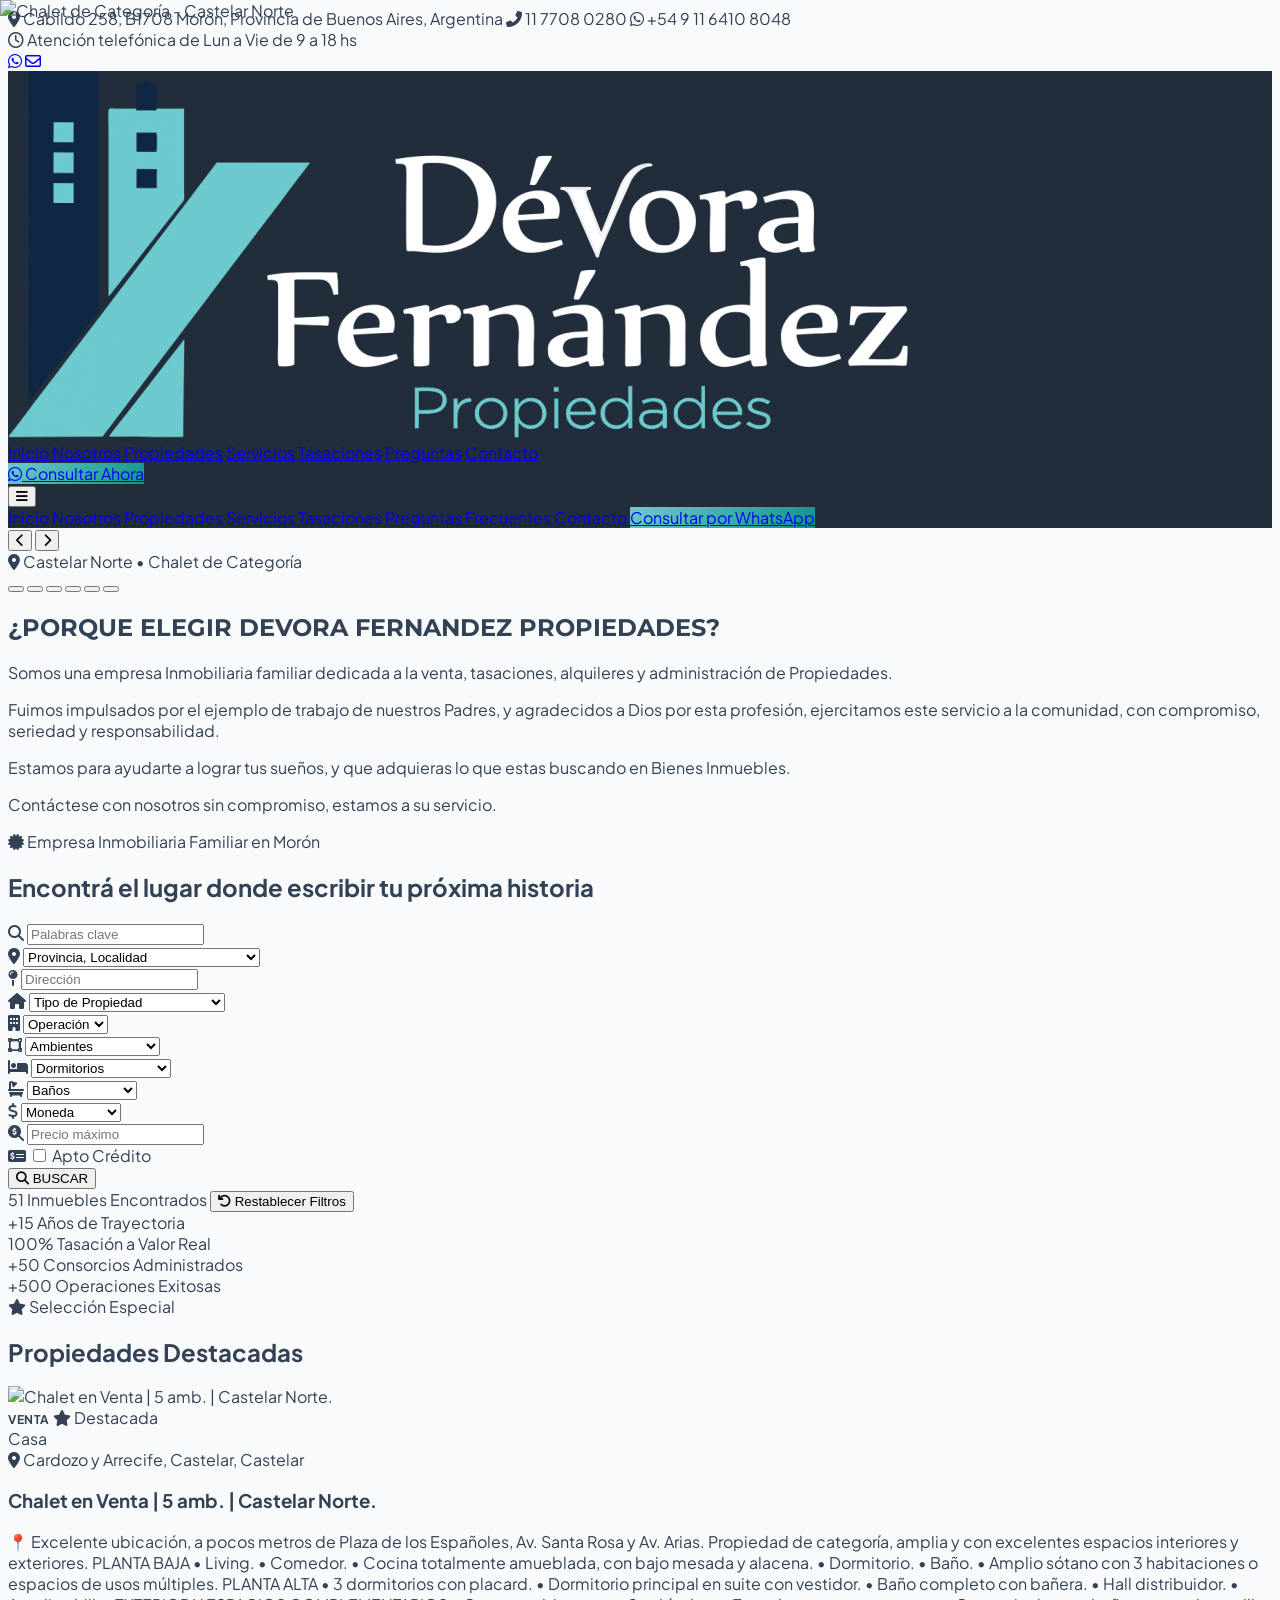
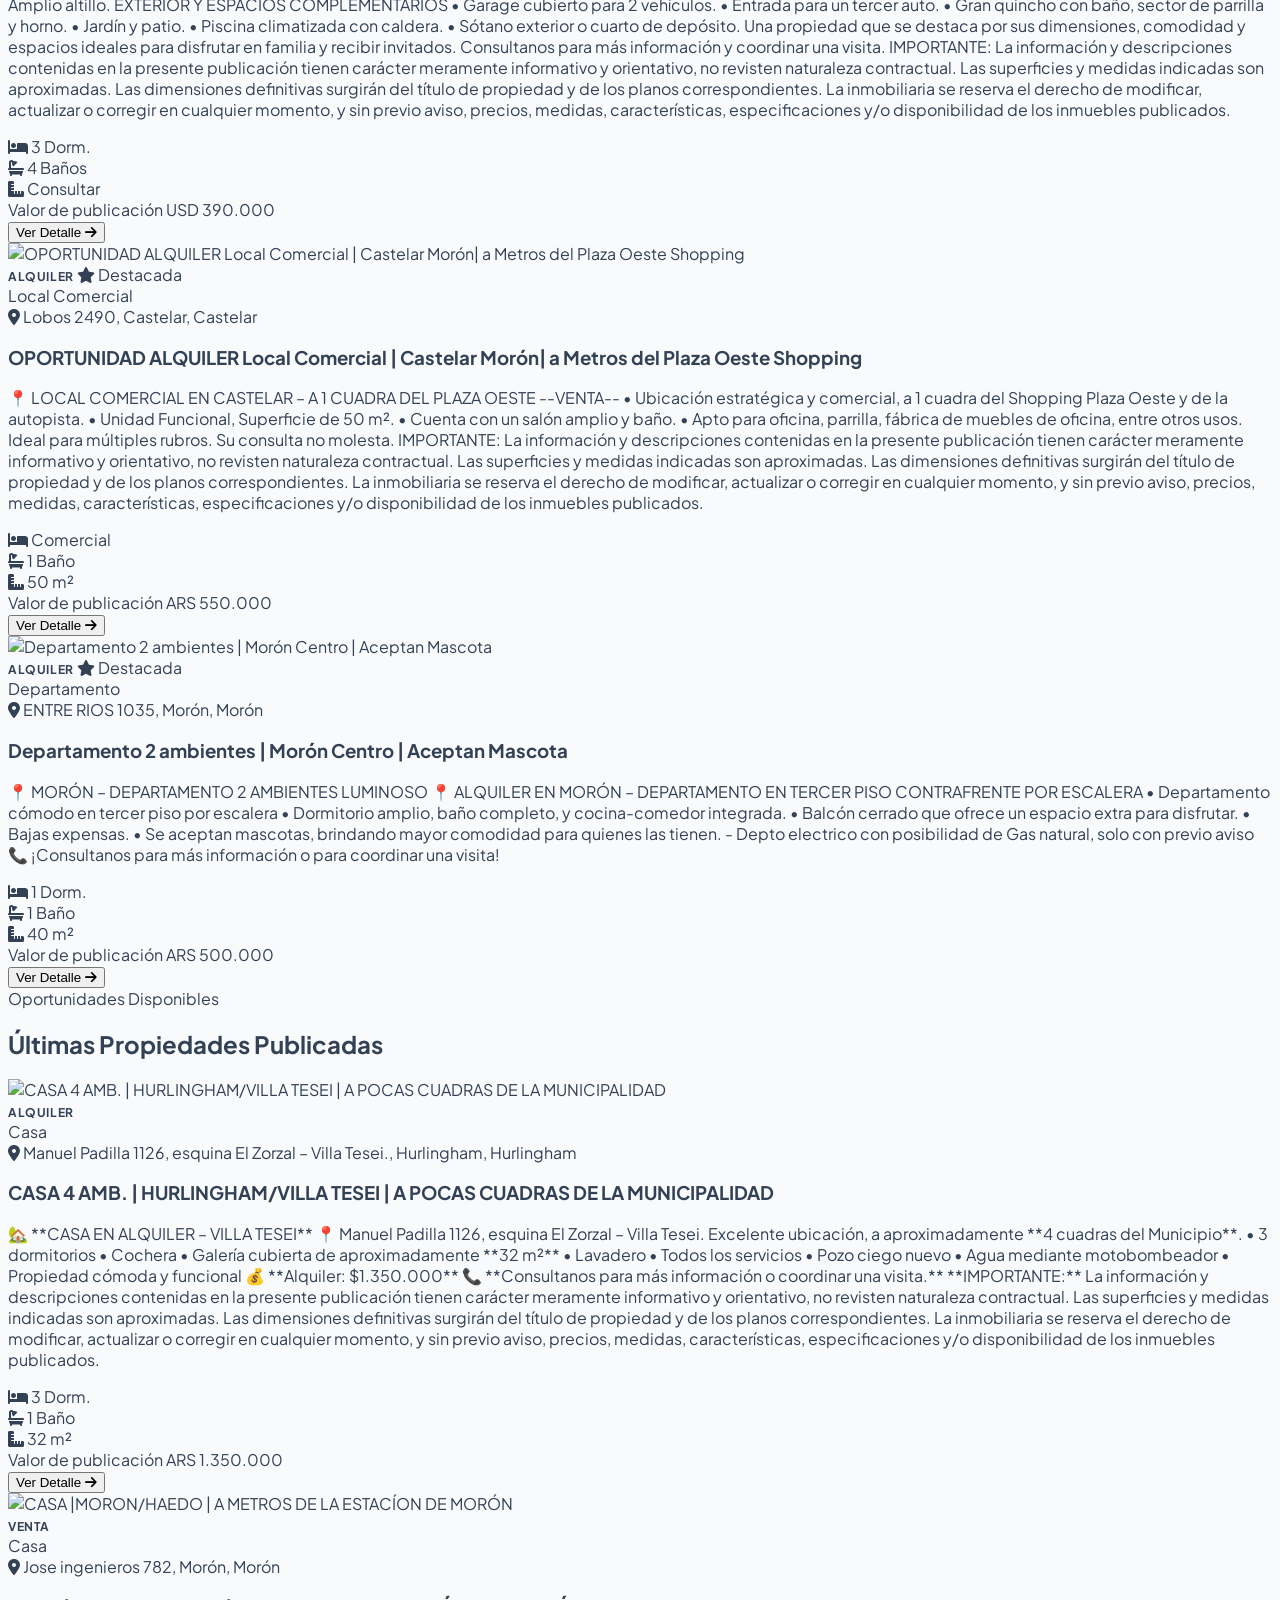
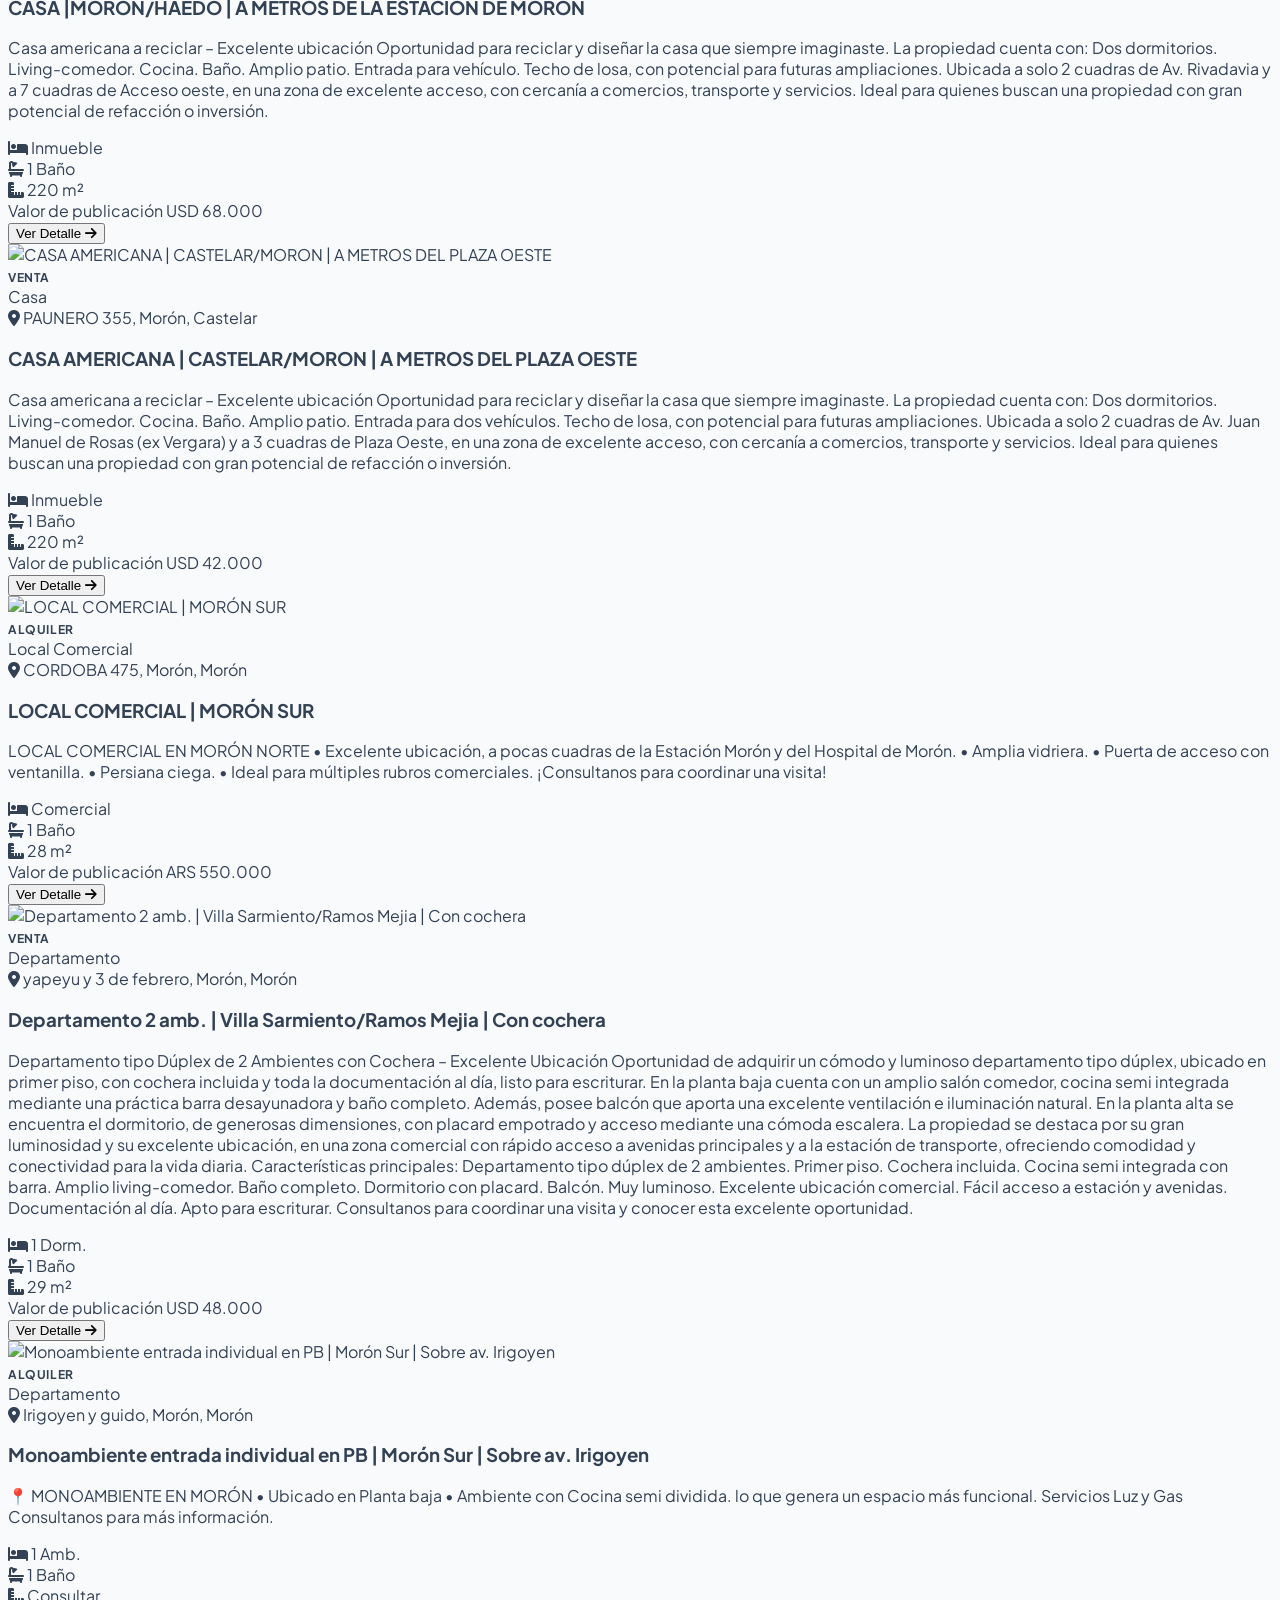
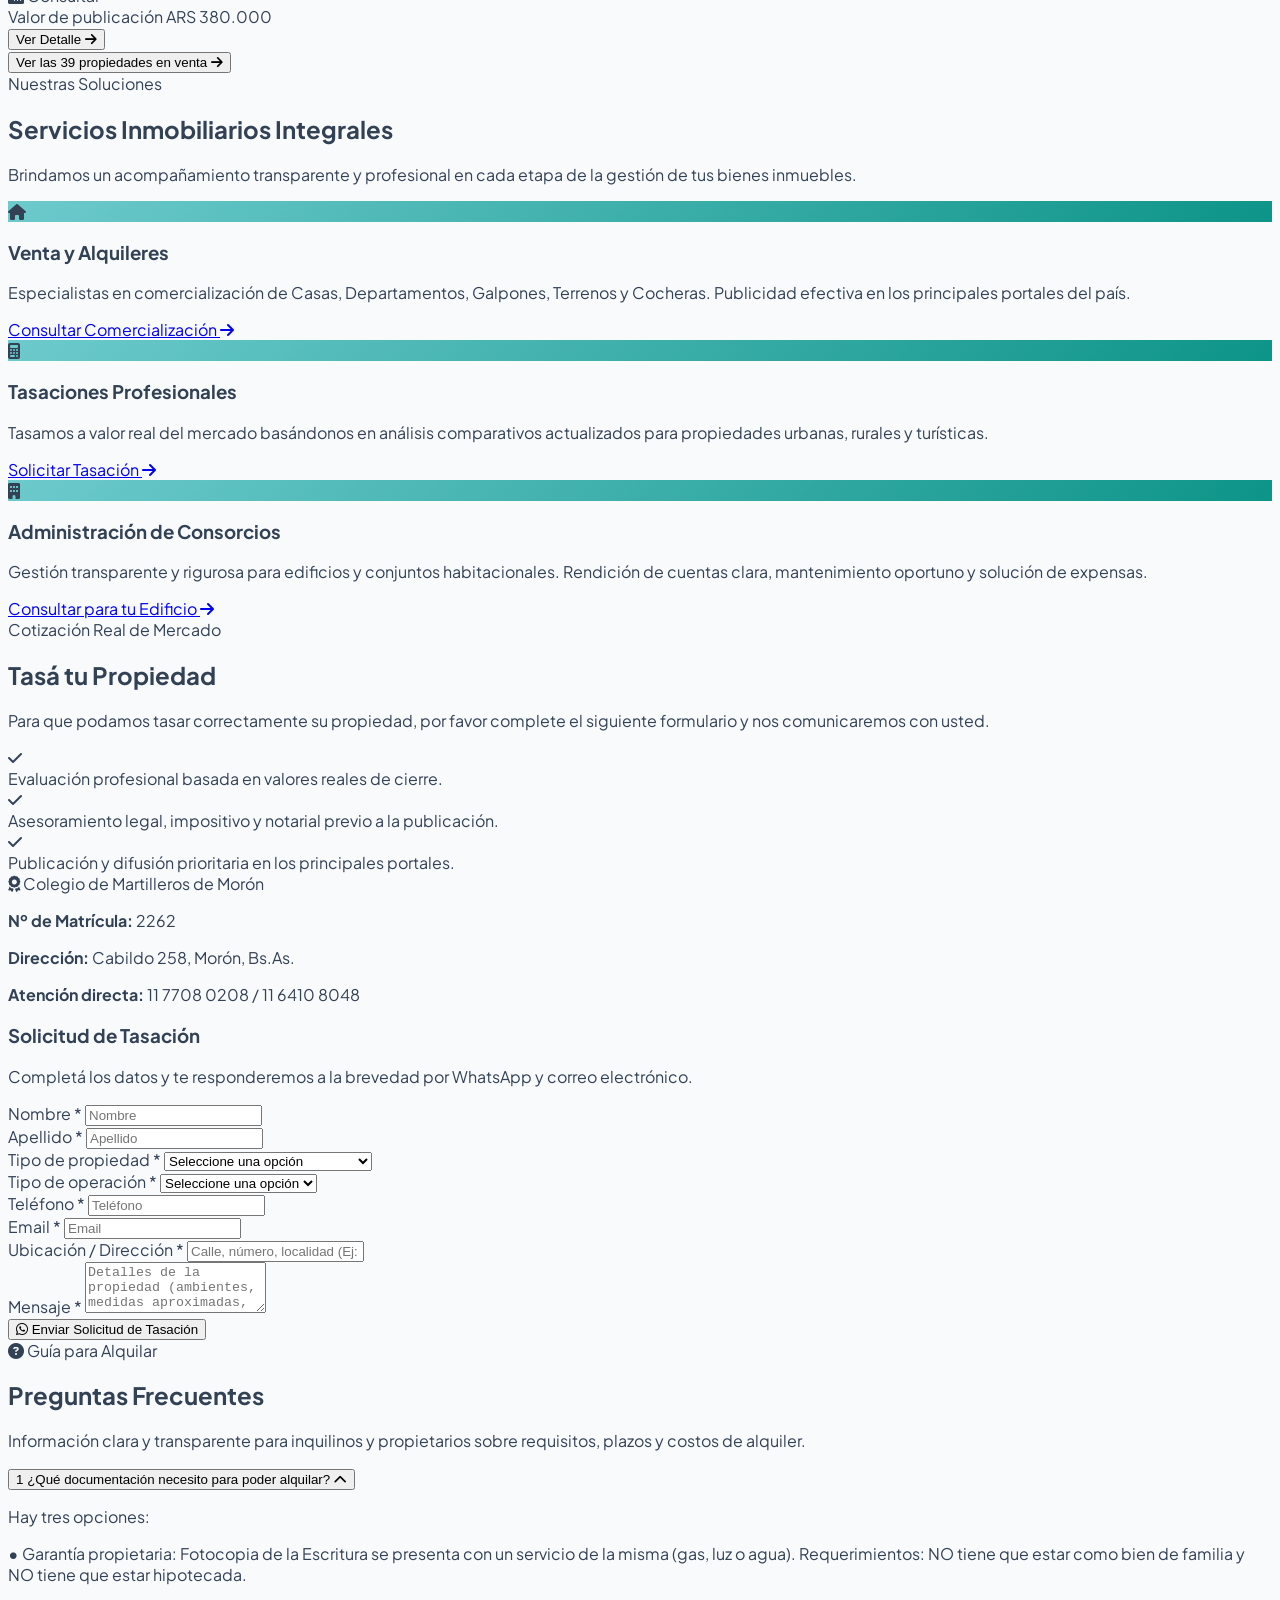
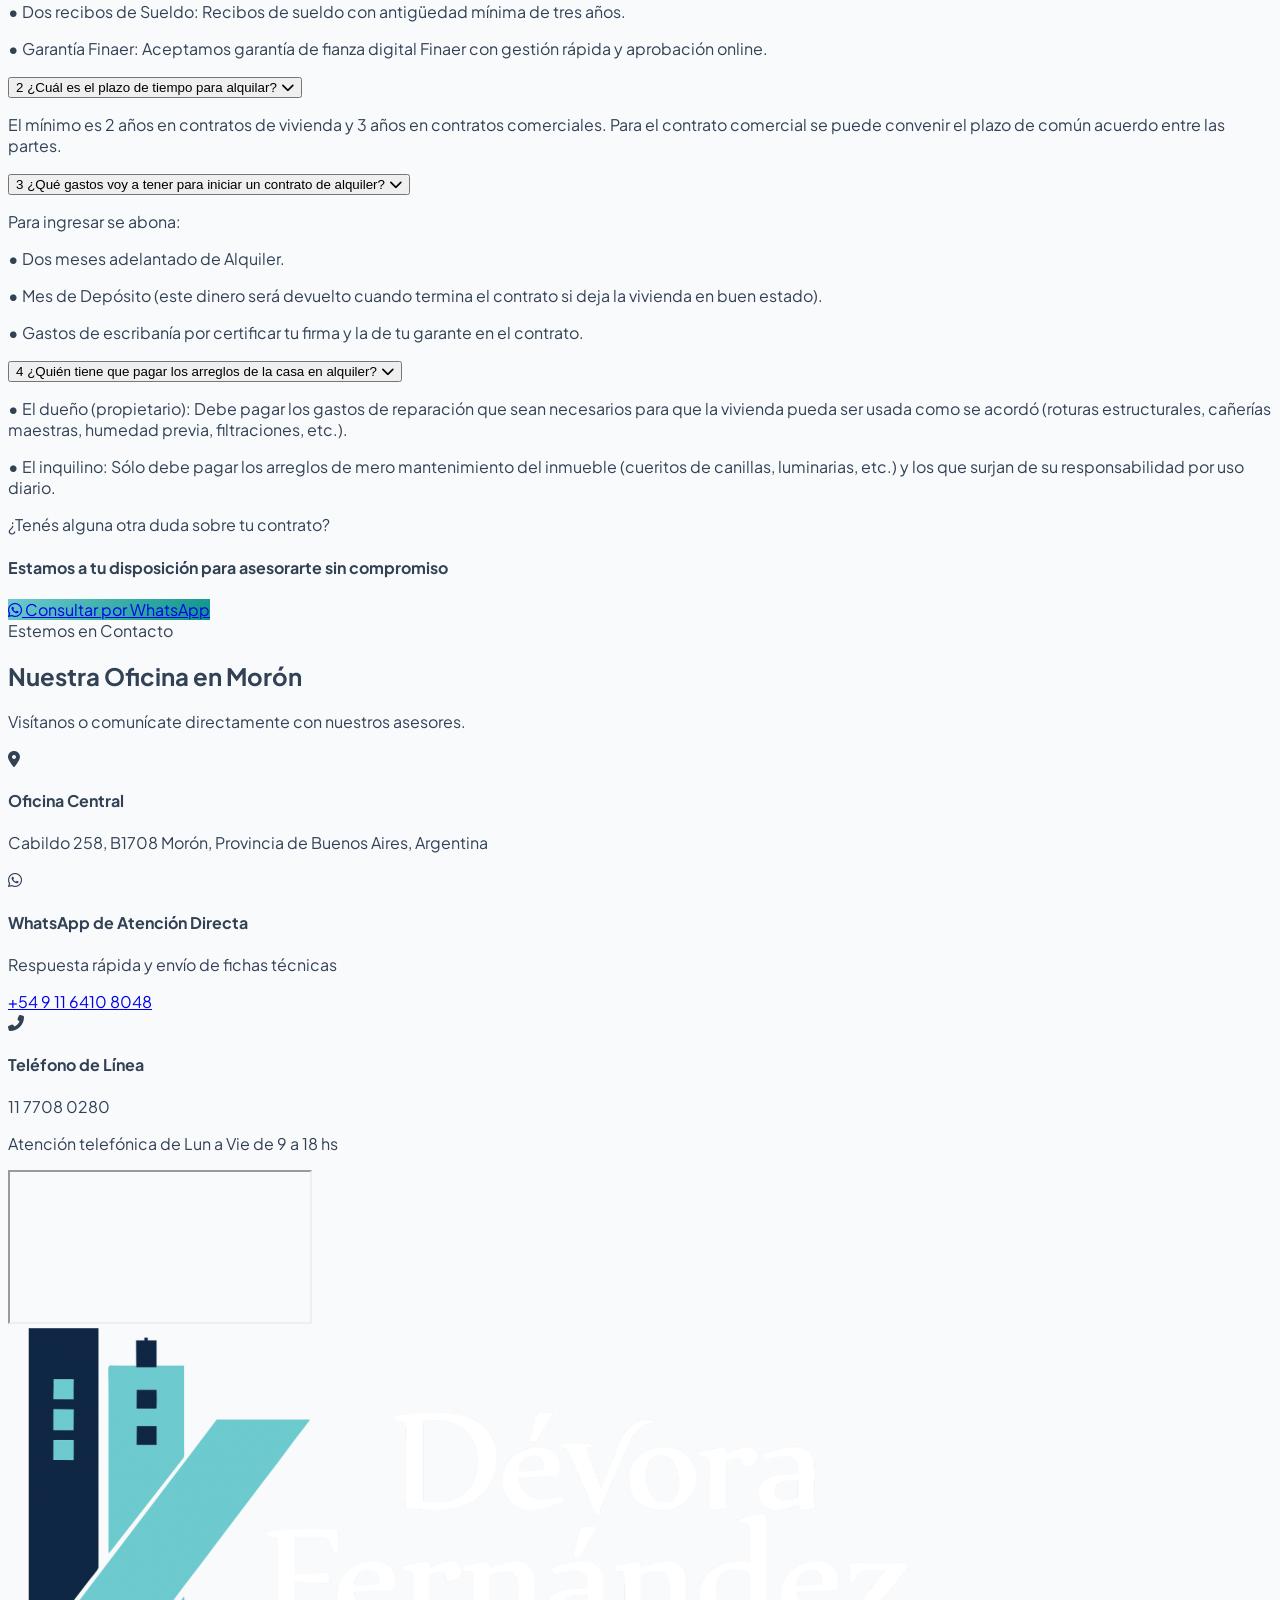
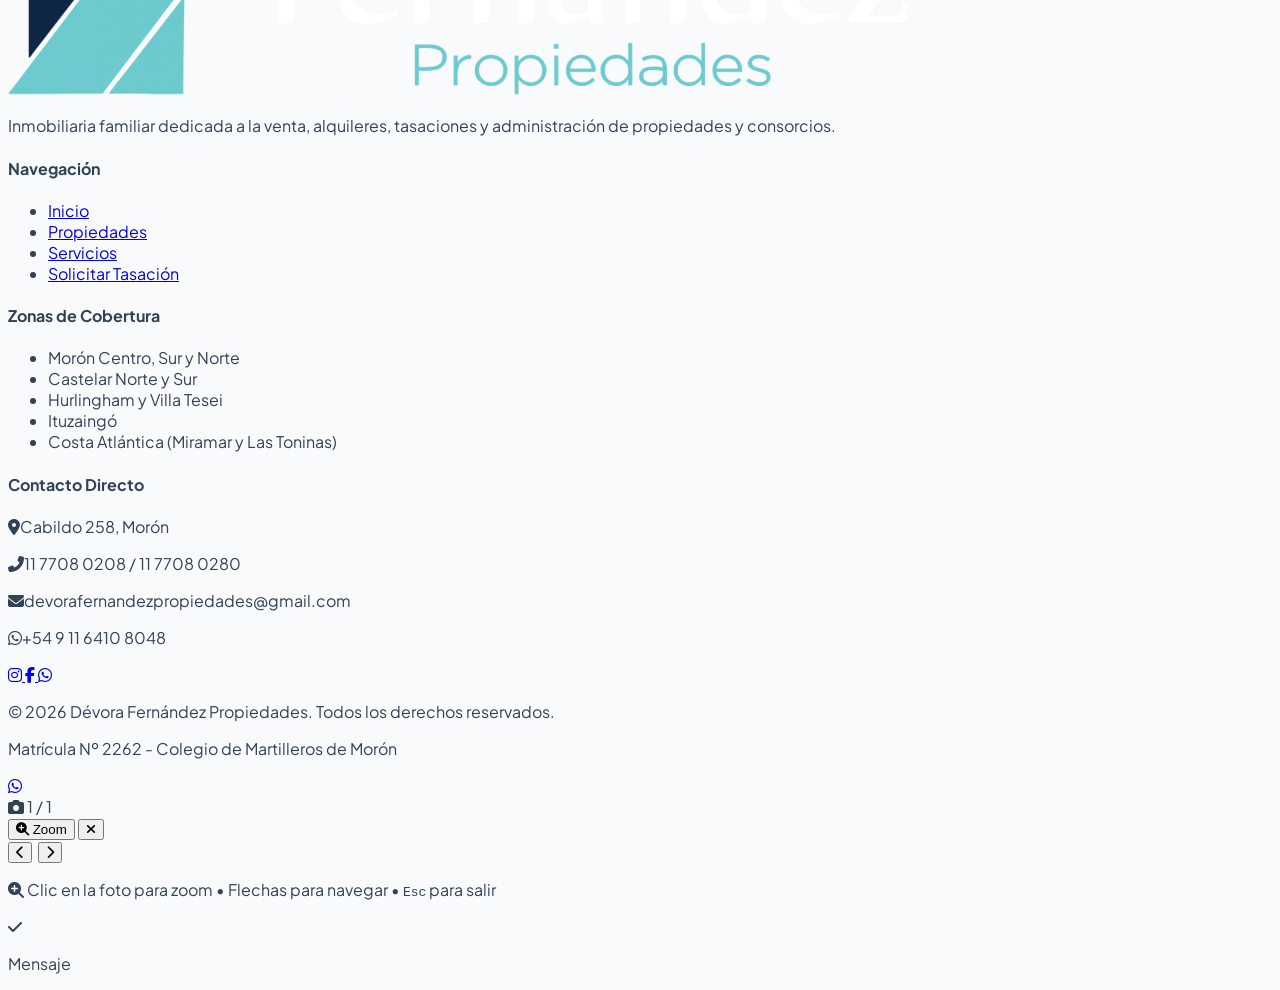
==== index.html @ 6d1d2e8e "Fix modal scroll jumping on autoplay and add fullscreen photo lightbox with zoom and magnifier butto" ====
<!DOCTYPE html>
<html lang="es" class="scroll-smooth">
<head>
  <meta charset="UTF-8">
  <meta name="viewport" content="width=device-width, initial-scale=1.0">
  <title>Dévora Fernández Propiedades | Inmobiliaria en Morón, Castelar y Padua</title>
  <meta name="description" content="Inmobiliaria familiar dedicada a la venta, alquileres, tasaciones a valor real de mercado y administración de consorcios en Morón, Castelar, Padua y Miramar.">
  
  <!-- Open Graph / WhatsApp Preview Meta Tags (Full HD) -->
  <meta property="og:type" content="website">
  <meta property="og:url" content="https://www.inmobiliariadevorafernandez.com.ar/">
  <meta property="og:title" content="Dévora Fernández Propiedades | Inmobiliaria en Morón">
  <meta property="og:description" content="Empresa Inmobiliaria familiar. Venta, alquileres, tasaciones a valor real y administración de propiedades en Morón y Castelar.">
  <meta property="og:image" content="https://www.inmobiliariadevorafernandez.com.ar/assets/img/whatsapp-preview-v3.jpg?v=9">
  <meta property="og:image:secure_url" content="https://www.inmobiliariadevorafernandez.com.ar/assets/img/whatsapp-preview-v3.jpg?v=9">
  <meta property="og:image:type" content="image/jpeg">
  <meta property="og:image:width" content="800">
  <meta property="og:image:height" content="800">
  <meta property="og:image:alt" content="Dévora Fernández Propiedades - Inmobiliaria en Morón">
  <meta property="og:site_name" content="Dévora Fernández Propiedades">
  <meta property="og:locale" content="es_AR">

  <!-- WhatsApp Link Thumbnail Fallback -->
  <link rel="image_src" href="https://www.inmobiliariadevorafernandez.com.ar/assets/img/whatsapp-preview-v3.jpg?v=9">

  <!-- Twitter Meta Tags -->
  <meta name="twitter:card" content="summary_large_image">
  <meta name="twitter:title" content="Dévora Fernández Propiedades | Inmobiliaria en Morón">
  <meta name="twitter:description" content="Inmobiliaria familiar en Morón. Venta, alquileres y tasaciones.">
  <meta name="twitter:image" content="https://www.inmobiliariadevorafernandez.com.ar/assets/img/whatsapp-preview-v3.jpg?v=9">

  <!-- Favicon -->
  <link rel="icon" type="image/png" href="assets/img/logo.png">

  <!-- Tailwind CSS CDN -->
  <script src="https://cdn.tailwindcss.com"></script>
  
  <!-- FontAwesome Icons CDN -->
  <link rel="stylesheet" href="https://cdnjs.cloudflare.com/ajax/libs/font-awesome/6.4.0/css/all.min.css">
  
  <!-- Custom Styles -->
    <!-- Google Fonts: Montserrat -->
  <link rel="preconnect" href="https://fonts.googleapis.com">
  <link rel="preconnect" href="https://fonts.gstatic.com" crossorigin>
  <link href="https://fonts.googleapis.com/css2?family=Montserrat:ital,wght@0,300..900;1,300..900&display=swap" rel="stylesheet">
  <link rel="stylesheet" href="styles.css?v=20261102">
</head>
<body class="bg-slate-50 text-slate-800 antialiased flex flex-col min-h-screen">

  <!-- TOP BAR CONTACT -->
  <div class="bg-slate-950 text-slate-300 text-xs py-2 px-4 border-b border-slate-800 hidden md:block">
    <div class="max-w-7xl mx-auto flex justify-between items-center">
      <div class="flex items-center gap-6">
        <span class="flex items-center gap-2">
          <i class="fas fa-map-marker-alt text-teal-500"></i> <span data-content="topbar.address">Cabildo 258, Morón, Buenos Aires</span>
        </span>
        <span class="flex items-center gap-2">
          <i class="fas fa-phone-alt text-teal-500"></i> <span data-content="topbar.phone">11 7708 0208</span>
        </span>
        <span class="flex items-center gap-2">
          <i class="fab fa-whatsapp text-emerald-400"></i> <span data-content="topbar.whatsapp">+54 9 11 6410 8048</span>
        </span>
      </div>
      <div class="flex items-center gap-4 text-slate-400">
        <span><i class="far fa-clock text-teal-500"></i> <span data-content="topbar.hours">Lun a Vie: 9:00 a 18:00 hs</span></span>
        <div class="flex items-center gap-3 ml-2 border-l border-slate-800 pl-4">
          <a href="https://api.whatsapp.com/send?phone=5491164108048" target="_blank" class="hover:text-cyan-400 transition"><i class="fab fa-whatsapp"></i></a>
          <a href="mailto:devorafernandezpropiedades@gmail.com" class="hover:text-cyan-400 transition" title="devorafernandezpropiedades@gmail.com"><i class="far fa-envelope"></i></a>
        </div>
      </div>
    </div>
  </div>

  <!-- MAIN NAVIGATION -->
  <header id="main-navbar" class="glass-nav fixed top-0 left-0 right-0 z-40 transition-all duration-300">
    <div class="max-w-7xl mx-auto px-4 sm:px-6 lg:px-8 h-20 flex items-center justify-between">
      
      <!-- LOGO -->
      <a href="#" class="flex items-center gap-3 group">
        <img src="assets/img/logo-white.png" alt="Dévora Fernández Propiedades" class="h-12 sm:h-14 w-auto object-contain transition-transform group-hover:scale-105">
      </a>

      <!-- DESKTOP MENU -->
      <nav class="hidden md:flex items-center gap-8 text-sm font-semibold text-slate-200">
        <a href="#inicio" class="hover:text-cyan-400 transition-colors">Inicio</a>
        <a href="#nosotros" class="hover:text-cyan-400 transition-colors">Nosotros</a>
        <a href="#propiedades" class="hover:text-cyan-400 transition-colors">Propiedades</a>
        <a href="#servicios" class="hover:text-cyan-400 transition-colors">Servicios</a>
        <a href="#tasaciones" class="hover:text-cyan-400 transition-colors">Tasaciones</a>
        <a href="#faq" class="hover:text-cyan-400 transition-colors">Preguntas</a>
        <a href="#contacto" class="hover:text-cyan-400 transition-colors">Contacto</a>
      </nav>

      <!-- CTA BUTTON -->
      <div class="hidden sm:flex items-center gap-3">
        <a href="https://api.whatsapp.com/send?phone=5491164108048&text=Hola,%20quisiera%20realizar%20una%20consulta" target="_blank" class="px-5 py-2.5 bg-gradient-gold hover:opacity-95 text-slate-950 font-bold text-xs uppercase tracking-wider rounded-xl shadow-lg shadow-teal-500/20 flex items-center gap-2 transition transform hover:-translate-y-0.5">
          <i class="fab fa-whatsapp text-sm"></i>
          <span>Consultar Ahora</span>
        </a>
      </div>

      <!-- MOBILE MENU BUTTON -->
      <button id="mobile-menu-btn" class="md:hidden text-white p-2 focus:outline-none">
        <i class="fas fa-bars text-2xl"></i>
      </button>
    </div>

    <!-- MOBILE MENU CONTAINER -->
    <div id="mobile-menu" class="hidden md:hidden bg-slate-900 border-b border-slate-800 px-6 py-6 space-y-4 text-slate-200 font-semibold text-base">
      <a href="#inicio" class="block hover:text-cyan-400">Inicio</a>
      <a href="#nosotros" class="block hover:text-cyan-400">Nosotros</a>
      <a href="#propiedades" class="block hover:text-cyan-400">Propiedades</a>
      <a href="#servicios" class="block hover:text-cyan-400">Servicios</a>
      <a href="#tasaciones" class="block hover:text-cyan-400">Tasaciones</a>
      <a href="#faq" class="block hover:text-cyan-400">Preguntas Frecuentes</a>
      <a href="#contacto" class="block hover:text-cyan-400">Contacto</a>
      <a href="https://api.whatsapp.com/send?phone=5491164108048" target="_blank" class="block text-center py-3 bg-gradient-gold text-slate-950 font-bold rounded-xl">
        Consultar por WhatsApp
      </a>
    </div>
  </header>

  <!-- PHOTO CAROUSEL SECTION (100% PURE PHOTOS, NO CONTENT OVERLAY) -->
  <section id="inicio" class="relative pt-16 md:pt-20 bg-slate-950 overflow-hidden">
    <!-- Top Brand Teal Accent Line (Matching bottom line) -->
    <div class="w-full h-[2px] bg-teal-500 relative z-20 shadow-sm"></div>

    <div class="relative w-full h-[300px] sm:h-[380px] md:h-[460px] lg:h-[500px] overflow-hidden select-none group">
      <!-- Carousel Slides Container -->
      <div id="hero-carousel" class="w-full h-full relative">
        <!-- Injected dynamically by app.js: 100% clean images with zero overlay or text -->
      </div>

      <!-- Carousel Nav Controls -->
      <button type="button" onclick="prevHeroSlide()" aria-label="Foto anterior" class="absolute left-4 sm:left-6 top-1/2 -translate-y-1/2 z-20 w-12 h-12 rounded-full bg-slate-950/70 hover:bg-teal-600 text-white border border-white/20 backdrop-blur-md flex items-center justify-center transition shadow-2xl hover:scale-110">
        <i class="fas fa-chevron-left text-base"></i>
      </button>
      <button type="button" onclick="nextHeroSlide()" aria-label="Foto siguiente" class="absolute right-4 sm:right-6 top-1/2 -translate-y-1/2 z-20 w-12 h-12 rounded-full bg-slate-950/70 hover:bg-teal-600 text-white border border-white/20 backdrop-blur-md flex items-center justify-center transition shadow-2xl hover:scale-110">
        <i class="fas fa-chevron-right text-base"></i>
      </button>

      <!-- Slide Location Caption (Chico, abajo dentro del carrusel) -->
      <div class="absolute bottom-4 left-4 sm:left-6 z-20">
        <div id="hero-slide-caption" class="px-3 py-1.5 rounded-lg bg-slate-950/80 border border-white/15 text-[11px] sm:text-xs text-slate-200 backdrop-blur-md shadow-lg flex items-center gap-1.5">
          <i class="fas fa-map-marker-alt text-cyan-400 text-xs"></i>
          <span class="font-bold text-white">Castelar Norte</span>
          <span class="text-slate-300 font-normal hidden sm:inline">&bull; Chalet de Categoría</span>
        </div>
      </div>

      <!-- Slide Indicators -->
      <div class="absolute bottom-5 left-1/2 -translate-x-1/2 z-20 flex items-center gap-2">
        <div id="hero-carousel-indicators" class="flex items-center gap-2 bg-slate-950/60 backdrop-blur-md px-4 py-2 rounded-full border border-white/10">
          <!-- Indicators injected by app.js -->
        </div>
      </div>
    </div>
  </section>

  <!-- ABOUT US SECTION (INSTITUTIONAL COPY DIRECTLY BELOW CAROUSEL) -->
  <section id="nosotros" class="relative">
    
    <!-- Full-width Dark Navy Title Bar (Exact layout as user reference) -->
    <div class="bg-[#0B1727] py-4 md:py-5 px-4 text-center border-t-2 border-teal-500 shadow-md">
      <h2 class="font-montserrat text-xs sm:text-base md:text-xl lg:text-2xl font-black text-white tracking-widest uppercase whitespace-nowrap overflow-hidden text-ellipsis max-w-7xl mx-auto" style="font-family: 'Montserrat', sans-serif;" data-content="nosotros.title">
        ¿PORQUE ELEGIR DEVORA FERNANDEZ PROPIEDADES?
      </h2>
    </div>

    <!-- White Body with Centered Italicized Paragraphs (As in reference image) -->
    <div class="bg-white py-8 px-4 sm:px-6 lg:px-8 border-b border-slate-200">
      <div class="max-w-6xl mx-auto text-center space-y-4 text-slate-700 italic text-base sm:text-lg leading-relaxed font-normal">
        <p class="whitespace-nowrap overflow-hidden text-ellipsis text-xs sm:text-sm md:text-base lg:text-lg font-normal" data-content="nosotros.p1">
          Somos una empresa Inmobiliaria familiar dedicada a la venta, tasaciones, alquileres y administración de Propiedades.
        </p>
        <p data-content="nosotros.p2">
          Fuimos impulsados por el ejemplo de trabajo de nuestros Padres, y agradecidos a Dios por esta profesión, ejercitamos este servicio a la comunidad, con compromiso, seriedad y responsabilidad.
        </p>
        <p data-content="nosotros.p3">
          Estamos para ayudarte a lograr tus sueños, y que adquieras lo que estas buscando en Bienes Inmuebles.
        </p>
        <p class="font-bold text-teal-700 not-italic pt-1 text-lg sm:text-xl" data-content="nosotros.p4">
          Contáctese con nosotros sin compromiso, estamos a su servicio.
        </p>
      </div>

      

    </div>
  </section>

  <!-- WORDS & SEARCH FILTERS (BELOW CAROUSEL) -->
  <section id="buscador" class="py-14 md:py-20 bg-slate-900 text-white relative border-b border-slate-800">
    <div class="max-w-7xl mx-auto px-4 sm:px-6 lg:px-8 w-full">
      <div class="max-w-3xl mx-auto text-center mb-6">
        <div class="inline-flex items-center gap-2 px-3.5 py-1.5 rounded-full bg-teal-500/20 border border-teal-500/40 text-teal-300 text-xs font-semibold uppercase tracking-wider mb-6">
          <i class="fas fa-certificate text-cyan-400"></i>
          <span data-content="hero.badge">Empresa Inmobiliaria Familiar en Morón</span>
        </div>
        <h1 class="text-3xl sm:text-4xl md:text-5xl lg:text-6xl font-extrabold text-white tracking-tight leading-tight mb-6" data-content="hero.title">
          Encontrá el lugar donde escribir tu <span class="text-gradient-gold">próxima historia</span>
        </h1>
        
      </div>

      <!-- SEARCH & FILTER BOX -->
      <div class="bg-white/95 backdrop-blur-md rounded-2xl shadow-2xl overflow-hidden border border-slate-200 text-slate-800 max-w-6xl w-full">
        
        <form id="main-search-form" onsubmit="event.preventDefault(); triggerSearch();" class="grid grid-cols-1 sm:grid-cols-2 lg:grid-cols-4 gap-[1px] bg-slate-200 border-b border-slate-200">
          
          <!-- FILA 1 -->
          <!-- 1. Palabras clave -->
          <div class="flex items-center px-4 py-3.5 bg-white hover:bg-slate-50 transition-colors">
            <i class="fas fa-search text-slate-400 text-base mr-3 w-5 text-center"></i>
            <input type="text" id="filter-q" placeholder="Palabras clave" class="w-full text-sm font-medium text-slate-800 placeholder-slate-400 bg-transparent outline-none">
          </div>

          <!-- 2. Provincia, Localidad -->
          <div class="flex items-center px-4 py-3.5 bg-white hover:bg-slate-50 transition-colors">
            <i class="fas fa-map-marker-alt text-slate-400 text-base mr-3 w-5 text-center"></i>
            <select id="filter-location" class="w-full text-sm font-medium text-slate-800 bg-transparent outline-none cursor-pointer">
              <option value="todos">Provincia, Localidad</option>
            </select>
          </div>

          <!-- 3. Dirección -->
          <div class="flex items-center px-4 py-3.5 bg-white hover:bg-slate-50 transition-colors">
            <i class="fas fa-map-pin text-slate-400 text-base mr-3 w-5 text-center"></i>
            <input type="text" id="filter-address" placeholder="Dirección" class="w-full text-sm font-medium text-slate-800 placeholder-slate-400 bg-transparent outline-none">
          </div>

          <!-- 4. Tipo de propiedad -->
          <div class="flex items-center px-4 py-3.5 bg-white hover:bg-slate-50 transition-colors">
            <i class="fas fa-home text-slate-400 text-base mr-3 w-5 text-center"></i>
            <select id="filter-type" class="w-full text-sm font-medium text-slate-800 bg-transparent outline-none cursor-pointer">
              <option value="todos">Tipo de Propiedad</option>
              <option value="Casa">Casas</option>
              <option value="Departamento">Departamentos</option>
              <option value="PH">PH</option>
              <option value="Local Comercial">Locales comerciales</option>
              <option value="Galpón">Galpones y depósitos</option>
              <option value="Terreno">Terrenos residenciales</option>
              <option value="Cochera">Estacionamientos / Cocheras</option>
            </select>
          </div>

          <!-- FILA 2 -->
          <!-- 5. Operación -->
          <div class="flex items-center px-4 py-3.5 bg-white hover:bg-slate-50 transition-colors">
            <i class="fas fa-building text-slate-400 text-base mr-3 w-5 text-center"></i>
            <select id="filter-operation" class="w-full text-sm font-medium text-slate-800 bg-transparent outline-none cursor-pointer">
              <option value="todos">Operación</option>
              <option value="Venta">En venta</option>
              <option value="Alquiler">En alquiler</option>
            </select>
          </div>

          <!-- 6. Ambientes -->
          <div class="flex items-center px-4 py-3.5 bg-white hover:bg-slate-50 transition-colors">
            <i class="fas fa-vector-square text-slate-400 text-base mr-3 w-5 text-center"></i>
            <select id="filter-rooms" class="w-full text-sm font-medium text-slate-800 bg-transparent outline-none cursor-pointer">
              <option value="todos">Ambientes</option>
              <option value="1">1 ambiente</option>
              <option value="2">2 ambientes</option>
              <option value="3">3 ambientes</option>
              <option value="4">4 ambientes</option>
              <option value="5">5 o más ambientes</option>
            </select>
          </div>

          <!-- 7. Dormitorios -->
          <div class="flex items-center px-4 py-3.5 bg-white hover:bg-slate-50 transition-colors">
            <i class="fas fa-bed text-slate-400 text-base mr-3 w-5 text-center"></i>
            <select id="filter-bedrooms" class="w-full text-sm font-medium text-slate-800 bg-transparent outline-none cursor-pointer">
              <option value="todos">Dormitorios</option>
              <option value="1">1 dormitorio</option>
              <option value="2">2 dormitorios</option>
              <option value="3">3 dormitorios</option>
              <option value="4">4 o más dormitorios</option>
            </select>
          </div>

          <!-- 8. Baños -->
          <div class="flex items-center px-4 py-3.5 bg-white hover:bg-slate-50 transition-colors">
            <i class="fas fa-bath text-slate-400 text-base mr-3 w-5 text-center"></i>
            <select id="filter-bathrooms" class="w-full text-sm font-medium text-slate-800 bg-transparent outline-none cursor-pointer">
              <option value="todos">Baños</option>
              <option value="1">1 baño</option>
              <option value="2">2 baños</option>
              <option value="3">3 o más baños</option>
            </select>
          </div>

          <!-- FILA 3 -->
          <!-- 9. Moneda -->
          <div class="flex items-center px-4 py-3.5 bg-white hover:bg-slate-50 transition-colors">
            <i class="fas fa-dollar-sign text-slate-400 text-base mr-3 w-5 text-center"></i>
            <select id="filter-currency" class="w-full text-sm font-medium text-slate-800 bg-transparent outline-none cursor-pointer">
              <option value="todos">Moneda</option>
              <option value="USD">USD Dólares</option>
              <option value="ARS">ARS Pesos</option>
            </select>
          </div>

          <!-- 10. Precio máximo -->
          <div class="flex items-center px-4 py-3.5 bg-white hover:bg-slate-50 transition-colors">
            <i class="fas fa-search-dollar text-slate-400 text-base mr-3 w-5 text-center"></i>
            <input type="number" id="filter-price-input" placeholder="Precio máximo" class="w-full text-sm font-medium text-slate-800 placeholder-slate-400 bg-transparent outline-none">
          </div>

          <!-- 11. Apto Crédito -->
          <div class="flex items-center px-4 py-3.5 bg-white hover:bg-slate-50 transition-colors">
            <i class="fas fa-money-check-alt text-slate-400 text-base mr-3 w-5 text-center"></i>
            <label for="filter-credit" class="flex items-center gap-2 cursor-pointer text-sm font-medium text-slate-700 select-none">
              <input type="checkbox" id="filter-credit" class="w-4 h-4 rounded text-teal-600 focus:ring-teal-500 border-slate-300">
              <span>Apto Crédito</span>
            </label>
          </div>

          <!-- 12. Botón BUSCAR -->
          <div class="p-0 bg-white flex">
            <button type="button" onclick="triggerSearch()" class="w-full h-full min-h-[50px] py-3.5 px-6 bg-gradient-to-r from-teal-600 to-cyan-600 hover:from-teal-700 hover:to-cyan-700 text-white font-extrabold text-sm uppercase tracking-wider transition-all flex items-center justify-center gap-2 shadow-inner">
              <i class="fas fa-search"></i>
              <span>BUSCAR</span>
            </button>
          </div>

        </form>

        <!-- Sub-bar with count and reset -->
        <div class="bg-slate-50 px-6 py-2.5 flex items-center justify-between border-t border-slate-200 text-xs">
          <span id="properties-count" class="font-bold text-slate-600">Cargando catálogo...</span>
          <button type="button" onclick="resetFilters()" class="font-bold text-slate-500 hover:text-teal-600 flex items-center gap-1.5 transition">
            <i class="fas fa-undo text-xs"></i> Restablecer Filtros
          </button>
        </div>

      </div>
    </div>
  </section>

  

  <!-- STATS COUNTER BAR -->
  <section class="bg-slate-950 py-10 border-y border-slate-800 text-white">
    <div class="max-w-7xl mx-auto px-4 sm:px-6 lg:px-8 grid grid-cols-2 md:grid-cols-4 gap-8 text-center">
      <div>
        <span class="text-3xl sm:text-4xl font-extrabold text-cyan-400 block mb-1" data-content="stats.stat1_number">+15</span>
        <span class="text-xs text-slate-400 font-semibold uppercase tracking-wider" data-content="stats.stat1_label">Años de Trayectoria</span>
      </div>
      <div>
        <span class="text-3xl sm:text-4xl font-extrabold text-cyan-400 block mb-1" data-content="stats.stat2_number">100%</span>
        <span class="text-xs text-slate-400 font-semibold uppercase tracking-wider" data-content="stats.stat2_label">Tasación a Valor Real</span>
      </div>
      <div>
        <span class="text-3xl sm:text-4xl font-extrabold text-cyan-400 block mb-1" data-content="stats.stat3_number">+50</span>
        <span class="text-xs text-slate-400 font-semibold uppercase tracking-wider" data-content="stats.stat3_label">Consorcios Administrados</span>
      </div>
      <div>
        <span class="text-3xl sm:text-4xl font-extrabold text-cyan-400 block mb-1" data-content="stats.stat4_number">+500</span>
        <span class="text-xs text-slate-400 font-semibold uppercase tracking-wider" data-content="stats.stat4_label">Operaciones Exitosas</span>
      </div>
    </div>
  </section>

  <!-- FEATURED PROPERTIES SECTION (3 DESTACADAS) -->
  <section id="destacadas" class="pt-20 pb-10 max-w-7xl mx-auto px-4 sm:px-6 lg:px-8 w-full">
    <div class="flex flex-col md:flex-row md:items-end justify-between mb-10">
      <div>
        <span class="inline-flex items-center gap-1.5 px-3 py-1 rounded-full bg-amber-500/10 border border-amber-500/30 text-amber-600 text-xs font-bold uppercase tracking-wider mb-2">
          <i class="fas fa-star text-amber-500"></i> Selección Especial
        </span>
        <h2 class="text-3xl sm:text-4xl font-extrabold text-slate-900 tracking-tight">Propiedades Destacadas</h2>
      </div>
    </div>

    <!-- 3 FEATURED GRID -->
    <div id="featured-container" class="grid grid-cols-1 md:grid-cols-3 gap-8">
      <!-- 3 tarjetas destacadas renderizadas dinámicamente por JS -->
    </div>
  </section>

  <!-- PROPERTY CATALOG SECTION (6 PROPIEDADES + BOTÓN VER TODAS) -->
  <section id="propiedades" class="pt-10 pb-20 max-w-7xl mx-auto px-4 sm:px-6 lg:px-8 w-full border-t border-slate-200">
    <div class="flex flex-col md:flex-row md:items-end justify-between mb-10">
      <div>
        <span class="text-teal-600 font-bold text-xs uppercase tracking-widest mb-2 block">Oportunidades Disponibles</span>
        <h2 id="catalog-section-title" class="text-3xl sm:text-4xl font-extrabold text-slate-900 tracking-tight">Últimas Propiedades Publicadas</h2>
      </div>
    </div>

    <!-- PROPERTIES GRID -->
    <div id="properties-container" class="grid grid-cols-1 md:grid-cols-2 lg:grid-cols-3 gap-8">
      <!-- Properties rendered dynamically via JS -->
    </div>

    <!-- BOTÓN CON LA PALETA OFICIAL DE LA WEB (TEAL / CYAN) -->
    <div id="catalog-button-container" class="mt-14 flex flex-col items-center justify-center">
      <button type="button" id="btn-show-all-properties" onclick="toggleShowAllProperties()" class="w-full sm:w-auto inline-flex items-center justify-center gap-4 px-10 py-4 rounded-xl bg-gradient-to-r from-teal-600 to-cyan-600 hover:from-teal-700 hover:to-cyan-700 text-white font-bold text-base sm:text-lg shadow-xl shadow-teal-600/25 hover:shadow-2xl hover:scale-[1.02] active:scale-[0.98] transition-all duration-200 cursor-pointer">
        <span id="btn-show-all-text">Ver las 39 propiedades en venta</span>
        <i class="fas fa-arrow-right text-lg"></i>
      </button>
    </div>
  </section>

  <!-- SERVICES SECTION -->
  <section id="servicios" class="py-24 bg-slate-900 text-white relative overflow-hidden">
    <div class="max-w-7xl mx-auto px-4 sm:px-6 lg:px-8 relative z-10">
      
      <div class="text-center max-w-3xl mx-auto mb-16">
        <span class="text-cyan-400 font-bold text-xs uppercase tracking-widest mb-2 block">Nuestras Soluciones</span>
        <h2 class="text-3xl sm:text-4xl font-extrabold tracking-tight mb-4">Servicios Inmobiliarios Integrales</h2>
        <p class="text-slate-400 text-base">
          Brindamos un acompañamiento transparente y profesional en cada etapa de la gestión de tus bienes inmuebles.
        </p>
      </div>

      <div class="grid grid-cols-1 md:grid-cols-3 gap-8">
        
        <!-- Service 1 -->
        <div class="bg-slate-800/80 p-8 rounded-3xl border border-slate-700 hover:border-teal-500/50 transition duration-300 group">
          <div class="w-14 h-14 bg-gradient-gold rounded-2xl flex items-center justify-center text-slate-950 text-2xl font-bold mb-6 shadow-lg shadow-teal-500/10 group-hover:scale-110 transition-transform">
            <i class="fas fa-home"></i>
          </div>
          <h3 class="text-xl font-bold mb-3 text-white" data-content="services.service1_title">Venta y Alquileres</h3>
          <p class="text-slate-400 text-sm leading-relaxed mb-6" data-content="services.service1_desc">
            Especialistas en comercialización de Casas, Departamentos, Galpones, Terrenos y Cocheras. Publicidad efectiva en los principales portales del país.
          </p>
          <a href="https://api.whatsapp.com/send?phone=5491164108048&text=Hola,%20quiero%20consultar%20por%20comercializar%20mi%20propiedad" target="_blank" class="inline-flex items-center gap-2 text-xs font-bold text-cyan-400 hover:text-cyan-300">
            <span>Consultar Comercialización</span>
            <i class="fas fa-arrow-right text-xs"></i>
          </a>
        </div>

        <!-- Service 2 -->
        <div class="bg-slate-800/80 p-8 rounded-3xl border border-slate-700 hover:border-teal-500/50 transition duration-300 group">
          <div class="w-14 h-14 bg-gradient-gold rounded-2xl flex items-center justify-center text-slate-950 text-2xl font-bold mb-6 shadow-lg shadow-teal-500/10 group-hover:scale-110 transition-transform">
            <i class="fas fa-calculator"></i>
          </div>
          <h3 class="text-xl font-bold mb-3 text-white" data-content="services.service2_title">Tasaciones Profesionales</h3>
          <p class="text-slate-400 text-sm leading-relaxed mb-6" data-content="services.service2_desc">
            Tasamos a valor real del mercado basándonos en análisis comparativos actualizados para propiedades urbanas, rurales y turísticas.
          </p>
          <a href="#tasaciones" class="inline-flex items-center gap-2 text-xs font-bold text-cyan-400 hover:text-cyan-300">
            <span>Solicitar Tasación</span>
            <i class="fas fa-arrow-right text-xs"></i>
          </a>
        </div>

        <!-- Service 3 -->
        <div class="bg-slate-800/80 p-8 rounded-3xl border border-slate-700 hover:border-teal-500/50 transition duration-300 group">
          <div class="w-14 h-14 bg-gradient-gold rounded-2xl flex items-center justify-center text-slate-950 text-2xl font-bold mb-6 shadow-lg shadow-teal-500/10 group-hover:scale-110 transition-transform">
            <i class="fas fa-building"></i>
          </div>
          <h3 class="text-xl font-bold mb-3 text-white" data-content="services.service3_title">Administración de Consorcios</h3>
          <p class="text-slate-400 text-sm leading-relaxed mb-6" data-content="services.service3_desc">
            Gestión transparente y rigurosa para edificios y conjuntos habitacionales. Rendición de cuentas clara, mantenimiento oportuno y solución de expensas.
          </p>
          <a href="https://api.whatsapp.com/send?phone=5491164108048&text=Hola,%20quisiera%20informacion%20sobre%20Administracion%20de%20Consorcios" target="_blank" class="inline-flex items-center gap-2 text-xs font-bold text-cyan-400 hover:text-cyan-300">
            <span>Consultar para tu Edificio</span>
            <i class="fas fa-arrow-right text-xs"></i>
          </a>
        </div>

      </div>
    </div>
  </section>

  <!-- TASACIONES FORM SECTION -->
  <section id="tasaciones" class="py-24 max-w-7xl mx-auto px-4 sm:px-6 lg:px-8 w-full">
    <div class="bg-gradient-to-r from-slate-900 to-slate-800 rounded-3xl p-8 sm:p-12 text-white shadow-2xl relative overflow-hidden">
      <div class="grid grid-cols-1 lg:grid-cols-12 gap-10 items-start">
        
        <!-- Left info column -->
        <div class="lg:col-span-5">
          <span class="px-3.5 py-1.5 rounded-full bg-teal-500/20 text-cyan-400 text-xs font-bold uppercase tracking-wider mb-4 inline-block" data-content="tasaciones.badge">
            Cotización Real de Mercado
          </span>
          <h2 class="text-3xl sm:text-4xl font-extrabold tracking-tight mb-4" data-content="tasaciones.title">
            Tasá tu Propiedad
          </h2>
          <p class="text-slate-300 text-sm leading-relaxed mb-6 font-medium" data-content="tasaciones.desc">
            Para que podamos tasar correctamente su propiedad, por favor complete el siguiente formulario y nos comunicaremos con usted.
          </p>

          <div class="space-y-4 text-xs font-medium text-slate-300 mb-8">
            <div class="flex items-center gap-3">
              <div class="w-8 h-8 rounded-full bg-teal-500/20 flex items-center justify-center text-cyan-400">
                <i class="fas fa-check"></i>
              </div>
              <span data-content="tasaciones.bullet1">Evaluación profesional basada en valores reales de cierre.</span>
            </div>
            <div class="flex items-center gap-3">
              <div class="w-8 h-8 rounded-full bg-teal-500/20 flex items-center justify-center text-cyan-400">
                <i class="fas fa-check"></i>
              </div>
              <span data-content="tasaciones.bullet2">Asesoramiento legal, impositivo y notarial previo a la publicación.</span>
            </div>
            <div class="flex items-center gap-3">
              <div class="w-8 h-8 rounded-full bg-teal-500/20 flex items-center justify-center text-cyan-400">
                <i class="fas fa-check"></i>
              </div>
              <span data-content="tasaciones.bullet3">Publicación y difusión prioritaria en los principales portales.</span>
            </div>
          </div>

          <!-- Professional credentials card -->
          <div class="p-5 bg-slate-800/80 rounded-2xl border border-slate-700/80 text-xs text-slate-300 space-y-2">
            <div class="flex items-center gap-2 text-cyan-400 font-bold text-sm mb-1">
              <i class="fas fa-award"></i>
              <span data-content="tasaciones.cred_title">Colegio de Martilleros de Morón</span>
            </div>
            <p><strong>Nº de Matrícula:</strong> <span data-content="tasaciones.cred_mat">2262</span></p>
            <p><strong>Dirección:</strong> <span data-content="tasaciones.cred_addr">Cabildo 258, Morón, Bs.As.</span></p>
            <p><strong>Atención directa:</strong> <span data-content="tasaciones.cred_phone">11 7708 0208 / 11 6410 8048</span></p>
          </div>
        </div>

        <!-- Form Card (All fields from old CRM site) -->
        <div class="lg:col-span-7 bg-white text-slate-900 p-6 sm:p-8 rounded-2xl shadow-xl">
          <div class="border-b border-slate-100 pb-4 mb-5">
            <h3 class="text-xl font-extrabold text-slate-900">Solicitud de Tasación</h3>
            <p class="text-slate-500 text-xs mt-1">Completá los datos y te responderemos a la brevedad por WhatsApp y correo electrónico.</p>
          </div>
          
          <form id="tasacion-form" class="space-y-4">
            
            <!-- Nombre y Apellido -->
            <div class="grid grid-cols-1 sm:grid-cols-2 gap-4">
              <div>
                <label class="block text-xs font-bold text-slate-700 mb-1">Nombre <span class="text-red-500">*</span></label>
                <input type="text" id="tasacion-firstname" required placeholder="Nombre" class="w-full px-3.5 py-2.5 bg-slate-50 border border-slate-200 rounded-xl text-sm focus:ring-2 focus:ring-teal-500 outline-none">
              </div>
              <div>
                <label class="block text-xs font-bold text-slate-700 mb-1">Apellido <span class="text-red-500">*</span></label>
                <input type="text" id="tasacion-lastname" required placeholder="Apellido" class="w-full px-3.5 py-2.5 bg-slate-50 border border-slate-200 rounded-xl text-sm focus:ring-2 focus:ring-teal-500 outline-none">
              </div>
            </div>

            <!-- Tipo de Propiedad y Tipo de Operación -->
            <div class="grid grid-cols-1 sm:grid-cols-2 gap-4">
              <div>
                <label class="block text-xs font-bold text-slate-700 mb-1">Tipo de propiedad <span class="text-red-500">*</span></label>
                <select id="tasacion-type" required class="w-full px-3.5 py-2.5 bg-slate-50 border border-slate-200 rounded-xl text-sm focus:ring-2 focus:ring-teal-500 outline-none cursor-pointer">
                  <option value="" selected disabled>Seleccione una opción</option>
                  <option value="Casas">Casas</option>
                  <option value="Departamentos">Departamentos</option>
                  <option value="PH">PH</option>
                  <option value="Oficinas">Oficinas</option>
                  <option value="Terrenos residenciales">Terrenos residenciales</option>
                  <option value="Terrenos industriales">Terrenos industriales</option>
                  <option value="Galpones y depósitos">Galpones y depósitos</option>
                  <option value="Edificios y naves industriales">Edificios y naves industriales</option>
                  <option value="Campos y agrícolas">Campos y agrícolas</option>
                  <option value="Estacionamientos">Estacionamientos / Cocheras</option>
                  <option value="Negocios y fondos de comercio">Negocios y fondos de comercio</option>
                  <option value="Locales comerciales">Locales comerciales</option>
                  <option value="Consultorios">Consultorios</option>
                  <option value="Cabañas">Cabañas</option>
                  <option value="Lotes agrícolas">Lotes agrícolas</option>
                  <option value="Loteos">Loteos</option>
                </select>
              </div>

              <div>
                <label class="block text-xs font-bold text-slate-700 mb-1">Tipo de operación <span class="text-red-500">*</span></label>
                <select id="tasacion-optype" required class="w-full px-3.5 py-2.5 bg-slate-50 border border-slate-200 rounded-xl text-sm focus:ring-2 focus:ring-teal-500 outline-none cursor-pointer">
                  <option value="" selected disabled>Seleccione una opción</option>
                  <option value="En venta">En venta</option>
                  <option value="En alquiler">En alquiler</option>
                  <option value="En alquiler temporal">En alquiler temporal</option>
                </select>
              </div>
            </div>

            <!-- Teléfono y Email -->
            <div class="grid grid-cols-1 sm:grid-cols-2 gap-4">
              <div>
                <label class="block text-xs font-bold text-slate-700 mb-1">Teléfono <span class="text-red-500">*</span></label>
                <input type="tel" id="tasacion-phone" required placeholder="Teléfono" class="w-full px-3.5 py-2.5 bg-slate-50 border border-slate-200 rounded-xl text-sm focus:ring-2 focus:ring-teal-500 outline-none">
              </div>
              <div>
                <label class="block text-xs font-bold text-slate-700 mb-1">Email <span class="text-red-500">*</span></label>
                <input type="email" id="tasacion-email" required placeholder="Email" class="w-full px-3.5 py-2.5 bg-slate-50 border border-slate-200 rounded-xl text-sm focus:ring-2 focus:ring-teal-500 outline-none">
              </div>
            </div>

            <!-- Ubicación -->
            <div>
              <label class="block text-xs font-bold text-slate-700 mb-1">Ubicación / Dirección <span class="text-red-500">*</span></label>
              <input type="text" id="tasacion-location" required placeholder="Calle, número, localidad (Ej: Cabildo 258, Morón)" class="w-full px-3.5 py-2.5 bg-slate-50 border border-slate-200 rounded-xl text-sm focus:ring-2 focus:ring-teal-500 outline-none">
            </div>

            <!-- Mensaje -->
            <div>
              <label class="block text-xs font-bold text-slate-700 mb-1">Mensaje <span class="text-red-500">*</span></label>
              <textarea id="tasacion-message" required rows="3" placeholder="Detalles de la propiedad (ambientes, medidas aproximadas, estado general, etc.)..." class="w-full px-3.5 py-2.5 bg-slate-50 border border-slate-200 rounded-xl text-sm focus:ring-2 focus:ring-teal-500 outline-none resize-none"></textarea>
            </div>

            <button type="submit" class="w-full py-4 bg-gradient-to-r from-emerald-600 to-emerald-700 hover:from-emerald-700 hover:to-emerald-800 text-white font-extrabold text-sm rounded-xl transition shadow-lg flex items-center justify-center gap-2">
              <i class="fab fa-whatsapp text-xl"></i>
              <span>Enviar Solicitud de Tasación</span>
            </button>
          </form>
        </div>

      </div>
    </div>
  </section>

  

    <!-- PREGUNTAS FRECUENTES (FAQ) SECTION -->
  <section id="faq" class="py-20 bg-slate-50 border-t border-slate-200">
    <div class="max-w-4xl mx-auto px-4 sm:px-6 lg:px-8">
      
      <!-- Section Header -->
      <div class="text-center mb-12">
        <div class="inline-flex items-center gap-2 px-3.5 py-1.5 rounded-full bg-teal-500/10 border border-teal-500/30 text-teal-700 text-xs font-bold uppercase tracking-widest mb-3">
          <i class="fas fa-question-circle text-teal-600"></i>
          <span>Guía para Alquilar</span>
        </div>
        <h2 class="text-3xl sm:text-4xl font-extrabold text-slate-900 tracking-tight">
          Preguntas Frecuentes
        </h2>
        <p class="text-slate-500 text-sm mt-2 max-w-xl mx-auto">
          Información clara y transparente para inquilinos y propietarios sobre requisitos, plazos y costos de alquiler.
        </p>
      </div>

      <!-- FAQ Accordion List -->
      <div id="faq-accordion-container" class="space-y-4">
        
        <!-- FAQ 1: Documentación para alquilar -->
        <div class="bg-white rounded-2xl border border-slate-200 shadow-sm overflow-hidden transition-all duration-200">
          <button type="button" onclick="toggleFaq(1)" class="w-full p-5 sm:p-6 text-left flex items-center justify-between gap-4 focus:outline-none">
            <span class="font-bold text-slate-900 text-base sm:text-lg flex items-center gap-3">
              <span class="w-8 h-8 rounded-xl bg-teal-50 text-teal-700 text-xs font-extrabold flex items-center justify-center shrink-0">1</span>
              <span>¿Qué documentación necesito para poder alquilar?</span>
            </span>
            <i id="faq-icon-1" class="faq-icon fas fa-chevron-down text-teal-600 text-sm transition-transform duration-300"></i>
          </button>
          <div id="faq-answer-1" class="faq-answer px-5 sm:px-6 pb-6 pt-1 text-slate-600 text-sm leading-relaxed border-t border-slate-100 space-y-3">
            <p class="font-semibold text-slate-800">Hay tres opciones:</p>
            
            <div class="bg-slate-50 p-4 rounded-xl border border-slate-200/80 space-y-2">
              <p class="font-bold text-slate-900 text-xs uppercase tracking-wider text-teal-700 flex items-center gap-1.5">
                <i class="fas fa-home"></i> 1. Garantía propietaria
              </p>
              <p class="text-xs text-slate-600">
                Fotocopia de la Escritura se presenta con un servicio de la misma (puede ser gas, luz, agua).
              </p>
              <div class="text-xs space-y-1 pt-1 pl-2 border-l-2 border-amber-500 text-slate-700">
                <p class="font-semibold text-slate-900">Requerimientos de la propiedad:</p>
                <p><i class="fas fa-times-circle text-rose-500 mr-1"></i> <strong>NO</strong> tiene que estar como bien de familia.</p>
                <p><i class="fas fa-times-circle text-rose-500 mr-1"></i> <strong>NO</strong> tiene que estar hipotecada.</p>
              </div>
            </div>

            <div class="bg-slate-50 p-4 rounded-xl border border-slate-200/80 space-y-1">
              <p class="font-bold text-slate-900 text-xs uppercase tracking-wider text-teal-700 flex items-center gap-1.5">
                <i class="fas fa-file-invoice-dollar"></i> 2. Dos recibos de Sueldo
              </p>
              <p class="text-xs text-slate-600">
                Recibos de sueldo con antigüedad mínima de tres años.
              </p>
            </div>

            <div class="bg-slate-50 p-4 rounded-xl border border-slate-200/80 space-y-1">
              <p class="font-bold text-slate-900 text-xs uppercase tracking-wider text-teal-700 flex items-center gap-1.5">
                <i class="fas fa-shield-alt"></i> 3. Garantía Finaer
              </p>
              <p class="text-xs text-slate-600">
                Aceptamos garantía de fianza digital Finaer con gestión rápida y aprobación online.
              </p>
            </div>
          </div>
        </div>

        <!-- FAQ 2: Plazo de tiempo para alquilar -->
        <div class="bg-white rounded-2xl border border-slate-200 shadow-sm overflow-hidden transition-all duration-200">
          <button type="button" onclick="toggleFaq(2)" class="w-full p-5 sm:p-6 text-left flex items-center justify-between gap-4 focus:outline-none">
            <span class="font-bold text-slate-900 text-base sm:text-lg flex items-center gap-3">
              <span class="w-8 h-8 rounded-xl bg-teal-50 text-teal-700 text-xs font-extrabold flex items-center justify-center shrink-0">2</span>
              <span>¿Cuál es el plazo de tiempo para alquilar?</span>
            </span>
            <i id="faq-icon-2" class="faq-icon fas fa-chevron-down text-teal-600 text-sm transition-transform duration-300"></i>
          </button>
          <div id="faq-answer-2" class="faq-answer hidden px-5 sm:px-6 pb-6 pt-1 text-slate-600 text-sm leading-relaxed border-t border-slate-100">
            <p>
              El mínimo es <strong>2 años en contratos de vivienda</strong> y <strong>3 años en contratos comerciales</strong>. Para el contrato comercial se puede convenir el plazo de común acuerdo entre las partes.
            </p>
          </div>
        </div>

        <!-- FAQ 3: Gastos para iniciar contrato -->
        <div class="bg-white rounded-2xl border border-slate-200 shadow-sm overflow-hidden transition-all duration-200">
          <button type="button" onclick="toggleFaq(3)" class="w-full p-5 sm:p-6 text-left flex items-center justify-between gap-4 focus:outline-none">
            <span class="font-bold text-slate-900 text-base sm:text-lg flex items-center gap-3">
              <span class="w-8 h-8 rounded-xl bg-teal-50 text-teal-700 text-xs font-extrabold flex items-center justify-center shrink-0">3</span>
              <span>¿Qué gastos voy a tener para iniciar un contrato de alquiler?</span>
            </span>
            <i id="faq-icon-3" class="faq-icon fas fa-chevron-down text-teal-600 text-sm transition-transform duration-300"></i>
          </button>
          <div id="faq-answer-3" class="faq-answer hidden px-5 sm:px-6 pb-6 pt-1 text-slate-600 text-sm leading-relaxed border-t border-slate-100 space-y-2">
            <p class="font-semibold text-slate-800 mb-2">Para ingresar se abona:</p>
            <ul class="space-y-2 text-xs sm:text-sm text-slate-700">
              <li class="flex items-start gap-2">
                <i class="fas fa-check-circle text-teal-600 mt-0.5"></i>
                <span><strong>Dos meses adelantado</strong> de Alquiler.</span>
              </li>
              <li class="flex items-start gap-2">
                <i class="fas fa-check-circle text-teal-600 mt-0.5"></i>
                <span><strong>Mes de Depósito:</strong> este dinero será devuelto cuando termina el contrato si deja la vivienda en buen estado.</span>
              </li>
              <li class="flex items-start gap-2">
                <i class="fas fa-check-circle text-teal-600 mt-0.5"></i>
                <span><strong>Gastos de escribanía:</strong> por certificar tu firma y la de tu garante en el contrato.</span>
              </li>
            </ul>
          </div>
        </div>

        <!-- FAQ 4: Arreglos de la casa -->
        <div class="bg-white rounded-2xl border border-slate-200 shadow-sm overflow-hidden transition-all duration-200">
          <button type="button" onclick="toggleFaq(4)" class="w-full p-5 sm:p-6 text-left flex items-center justify-between gap-4 focus:outline-none">
            <span class="font-bold text-slate-900 text-base sm:text-lg flex items-center gap-3">
              <span class="w-8 h-8 rounded-xl bg-teal-50 text-teal-700 text-xs font-extrabold flex items-center justify-center shrink-0">4</span>
              <span>¿Quién tiene que pagar los arreglos de la casa en alquiler?</span>
            </span>
            <i id="faq-icon-4" class="faq-icon fas fa-chevron-down text-teal-600 text-sm transition-transform duration-300"></i>
          </button>
          <div id="faq-answer-4" class="faq-answer hidden px-5 sm:px-6 pb-6 pt-1 text-slate-600 text-sm leading-relaxed border-t border-slate-100 space-y-3">
            <div class="bg-teal-50/60 p-4 rounded-xl border border-teal-100 text-xs sm:text-sm">
              <p class="font-bold text-teal-900 mb-1 flex items-center gap-1.5">
                <i class="fas fa-user-tie text-teal-700"></i> El Dueño (Propietario):
              </p>
              <p class="text-slate-700">
                Debe pagar los gastos de reparación que sean necesarios para que la vivienda pueda ser usada como se acordó (roturas estructurales, cañerías maestras, humedad previa, filtraciones, etc.).
              </p>
            </div>
            <div class="bg-slate-50 p-4 rounded-xl border border-slate-200/80 text-xs sm:text-sm">
              <p class="font-bold text-slate-900 mb-1 flex items-center gap-1.5">
                <i class="fas fa-user text-slate-600"></i> El Inquilino:
              </p>
              <p class="text-slate-700">
                Sólo debe pagar los arreglos de mero mantenimiento del inmueble (cueritos de canillas, luminarias, etc.) y los que surjan de su responsabilidad por uso diario.
              </p>
            </div>
          </div>
        </div>

      </div>

      <!-- Contact Banner below FAQs -->
      <div class="mt-10 p-6 bg-white rounded-2xl border border-slate-200 text-center shadow-sm">
        <p class="text-xs font-semibold text-slate-500 uppercase tracking-wider mb-1">¿Tenés alguna otra duda sobre tu contrato?</p>
        <h4 class="text-base font-bold text-slate-900 mb-3">Estamos a tu disposición para asesorarte sin compromiso</h4>
        <a href="https://api.whatsapp.com/send?phone=5491164108048&text=Hola,%20tengo%20una%20consulta%20sobre%20los%20requisitos%20para%20alquilar" target="_blank" class="inline-flex items-center gap-2 px-6 py-2.5 bg-gradient-brand hover:opacity-95 text-slate-950 font-extrabold text-xs uppercase tracking-wider rounded-xl shadow-md transition transform hover:-translate-y-0.5">
          <i class="fab fa-whatsapp text-sm"></i>
          <span>Consultar por WhatsApp</span>
        </a>
      </div>

    </div>
  </section>

  <!-- CONTACT & LOCATION MAP -->
  <section id="contacto" class="py-24 max-w-7xl mx-auto px-4 sm:px-6 lg:px-8 w-full">
    <div class="text-center max-w-2xl mx-auto mb-16">
      <span class="text-teal-600 font-bold text-xs uppercase tracking-widest mb-2 block">Estemos en Contacto</span>
      <h2 class="text-3xl sm:text-4xl font-extrabold text-slate-900 tracking-tight mb-4">Nuestra Oficina en Morón</h2>
      <p class="text-slate-500 text-sm">Visítanos o comunícate directamente con nuestros asesores.</p>
    </div>

    <div class="grid grid-cols-1 lg:grid-cols-3 gap-8">
      
      <!-- Contact Info Cards -->
      <div class="space-y-6">
        <div class="p-6 bg-white rounded-2xl border border-slate-200 shadow-sm flex items-start gap-4">
          <div class="w-12 h-12 bg-teal-50 text-teal-700 rounded-xl flex items-center justify-center text-xl shrink-0">
            <i class="fas fa-map-marker-alt"></i>
          </div>
          <div>
            <h4 class="font-bold text-slate-900 text-sm mb-1">Oficina Central</h4>
            <p class="text-xs text-slate-600" data-content="contact.office_address">Cabildo 258, B1708 Morón, Provincia de Buenos Aires, Argentina</p>
          </div>
        </div>

        <div class="p-6 bg-white rounded-2xl border border-slate-200 shadow-sm flex items-start gap-4">
          <div class="w-12 h-12 bg-emerald-100 text-emerald-700 rounded-xl flex items-center justify-center text-xl shrink-0">
            <i class="fab fa-whatsapp"></i>
          </div>
          <div>
            <h4 class="font-bold text-slate-900 text-sm mb-1">WhatsApp de Atención Directa</h4>
            <p class="text-xs text-slate-600 mb-2">Respuesta rápida y envío de fichas técnicas</p>
            <a href="https://api.whatsapp.com/send?phone=5491164108048" target="_blank" class="text-xs font-bold text-emerald-600 hover:underline">
              +54 9 11 6410 8048
            </a>
          </div>
        </div>

        <div class="p-6 bg-white rounded-2xl border border-slate-200 shadow-sm flex items-start gap-4">
          <div class="w-12 h-12 bg-slate-100 text-slate-700 rounded-xl flex items-center justify-center text-xl shrink-0">
            <i class="fas fa-phone-alt"></i>
          </div>
          <div>
            <h4 class="font-bold text-slate-900 text-sm mb-1">Teléfono de Línea</h4>
            <p class="text-xs text-slate-600 mb-1">11 7708 0280</p>
            <p class="text-[11px] text-slate-400">Atención telefónica de Lun a Vie de 9 a 18 hs</p>
          </div>
        </div>
      </div>

      <!-- Google Maps Embed placeholder -->
      <div class="lg:col-span-2 bg-slate-200 rounded-3xl overflow-hidden shadow-md min-h-[350px] relative">
        <iframe 
          title="Ubicacion Moron Inmobiliaria Devora Fernandez"
          src="https://www.google.com/maps/embed?pb=!1m18!1m12!1m3!1d3282.493976378486!2d-58.62312!3d-34.65481!2m3!1f0!2f0!3f0!3m2!1i1024!2i768!4f13.1!3m3!1m2!1s0x95bcc76536647911%3A0xb351dbfa5e01768a!2sCabildo%20258%2C%20B1708%20Mor%C3%B3n%2C%20Provincia%20de%20Buenos%20Aires!5e0!3m2!1ses!2sar!4v1700000000000!5m2!1ses!2sar" 
          class="w-full h-full border-0" 
          allowfullscreen="" 
          loading="lazy">
        </iframe>
      </div>

    </div>
  </section>

  <!-- FOOTER -->
  <footer class="bg-slate-950 text-slate-400 py-16 border-t border-slate-800 mt-auto">
    <div class="max-w-7xl mx-auto px-4 sm:px-6 lg:px-8 grid grid-cols-1 md:grid-cols-4 gap-10 mb-12">
      
      <div class="space-y-4">
        <div class="flex items-center gap-3">
          <img src="assets/img/logo-white.png" alt="Dévora Fernández Propiedades" class="h-12 w-auto object-contain">
        </div>
        <p class="text-xs text-slate-500 leading-relaxed">
          Inmobiliaria familiar dedicada a la venta, alquileres, tasaciones y administración de propiedades y consorcios.
        </p>
      </div>

      <div>
        <h4 class="text-white font-bold text-sm mb-4">Navegación</h4>
        <ul class="space-y-2 text-xs font-medium">
          <li><a href="#inicio" class="hover:text-cyan-400 transition">Inicio</a></li>
          <li><a href="#propiedades" class="hover:text-cyan-400 transition">Propiedades</a></li>
          <li><a href="#servicios" class="hover:text-cyan-400 transition">Servicios</a></li>
          <li><a href="#tasaciones" class="hover:text-cyan-400 transition">Solicitar Tasación</a></li>
        </ul>
      </div>

      <div>
        <h4 class="text-white font-bold text-sm mb-4">Zonas de Cobertura</h4>
        <ul id="footer-coverage-zones" class="space-y-2 text-xs text-slate-500">
          <li>Morón Centro, Sur y Norte</li>
          <li>Castelar Norte y Sur</li>
          <li>Hurlingham y Villa Tesei</li>
          <li>Ituzaingó</li>
          <li>Costa Atlántica (Miramar y Las Toninas)</li>
        </ul>
      </div>

      <div>
        <h4 class="text-white font-bold text-sm mb-4">Contacto Directo</h4>
        <p class="text-xs text-slate-400 mb-2"><i class="fas fa-map-marker-alt text-teal-500 mr-2"></i>Cabildo 258, Morón</p>
        <p class="text-xs text-slate-400 mb-2"><i class="fas fa-phone-alt text-teal-500 mr-2"></i>11 7708 0208 / 11 7708 0280</p>
        <p class="text-xs text-slate-400 mb-2"><i class="fas fa-envelope text-teal-500 mr-2"></i>devorafernandezpropiedades@gmail.com</p>
        <p class="text-xs text-slate-400 mb-4"><i class="fab fa-whatsapp text-emerald-400 mr-2"></i>+54 9 11 6410 8048</p>
        
        <div class="flex items-center gap-3 mb-4">
          <a href="https://www.instagram.com/inmobiliariadevorafernandez" target="_blank" class="w-8 h-8 rounded-lg bg-slate-800 hover:bg-teal-600 text-white flex items-center justify-center transition">
            <i class="fab fa-instagram"></i>
          </a>
          <a href="https://www.facebook.com/Inmobiliariadevorafernandez" target="_blank" class="w-8 h-8 rounded-lg bg-slate-800 hover:bg-teal-600 text-white flex items-center justify-center transition">
            <i class="fab fa-facebook-f"></i>
          </a>
          <a href="https://api.whatsapp.com/send?phone=5491164108048" target="_blank" class="w-8 h-8 rounded-lg bg-slate-800 hover:bg-emerald-600 text-white flex items-center justify-center transition">
            <i class="fab fa-whatsapp"></i>
          </a>
        </div>
      </div>

    </div>

    <div class="max-w-7xl mx-auto px-4 sm:px-6 lg:px-8 pt-8 border-t border-slate-900 flex flex-col sm:flex-row items-center justify-between gap-4 text-xs text-slate-500">
      <div class="flex items-center gap-3">
        <p>© 2026 Dévora Fernández Propiedades. Todos los derechos reservados.</p>
      </div>
      <p class="text-cyan-400/90 font-medium" data-content="contact.license">Matrícula Nº 2262 - Colegio de Martilleros de Morón</p>
    </div>
  </footer>

  <!-- FLOATING WHATSAPP BUTTON -->
  <a href="https://api.whatsapp.com/send?phone=5491164108048&text=Hola,%20me%20gustaria%20recibir%20informacion" target="_blank" class="btn-whatsapp-float fixed bottom-6 right-6 z-50 bg-emerald-500 text-white w-14 h-14 rounded-full flex items-center justify-center text-3xl shadow-2xl hover:scale-110 transition-transform">
    <i class="fab fa-whatsapp"></i>
  </a>

  <!-- PROPERTY DETAIL MODAL CONTAINER -->
  <div id="property-modal" class="hidden fixed inset-0 z-50 overflow-y-auto flex items-center justify-center p-4">
    <div class="modal-backdrop fixed inset-0" onclick="closeModal()"></div>
    
    <div class="modal-content relative bg-white w-full max-w-5xl rounded-3xl shadow-2xl z-10 max-h-[94vh] overflow-y-auto" id="modal-body">
      <!-- Modal Content rendered by app.js -->
    </div>
  </div>

  
  
  <!-- FULLSCREEN PHOTO LIGHTBOX (LUPA / PANTALLA COMPLETA) -->
  <div id="photo-fullscreen-modal" class="hidden fixed inset-0 z-[100] bg-black/95 backdrop-blur-md flex flex-col justify-between p-3 sm:p-6 select-none" onclick="if(event.target === this) closePhotoFullscreen()">
    
    <!-- Top Bar -->
    <div class="w-full flex items-center justify-between text-white z-20 pb-2">
      <div class="flex items-center gap-2 sm:gap-3">
        <span class="inline-flex items-center gap-2 px-3.5 py-1.5 rounded-full bg-white/10 backdrop-blur-md text-xs font-bold border border-white/20">
          <i class="fas fa-camera text-teal-400"></i>
          <span id="fullscreen-counter">1 / 1</span>
        </span>
        <span class="text-xs text-slate-300 font-medium hidden sm:inline truncate max-w-md" id="fullscreen-title"></span>
      </div>

      <div class="flex items-center gap-2">
        <button type="button" onclick="toggleZoomFullscreen(event)" class="px-3.5 py-1.5 rounded-full bg-white/10 hover:bg-white/20 text-white flex items-center gap-1.5 text-xs font-semibold transition border border-white/20 cursor-pointer" title="Acercar / Alejar (Lupa)">
          <i class="fas fa-search-plus text-teal-300" id="fullscreen-zoom-icon"></i>
          <span class="hidden sm:inline" id="fullscreen-zoom-text">Zoom</span>
        </button>
        <button type="button" onclick="closePhotoFullscreen()" class="w-10 h-10 rounded-full bg-rose-600/80 hover:bg-rose-600 text-white flex items-center justify-center transition border border-white/20 cursor-pointer shadow-lg active:scale-95" title="Cerrar (Esc)">
          <i class="fas fa-times text-base"></i>
        </button>
      </div>
    </div>

    <!-- Center Photo with Navigation & Zoom -->
    <div class="relative w-full flex-1 flex items-center justify-center overflow-hidden my-auto" id="fullscreen-img-wrapper" onclick="if(event.target === this) toggleZoomFullscreen(event)">
      <button type="button" onclick="prevFullscreenImage(event)" class="absolute left-2 sm:left-6 z-30 w-12 h-12 rounded-full bg-black/60 hover:bg-teal-600 text-white flex items-center justify-center backdrop-blur-md border border-white/20 transition-all hover:scale-110 shadow-2xl cursor-pointer active:scale-95" aria-label="Foto anterior">
        <i class="fas fa-chevron-left text-lg"></i>
      </button>
      
      <img id="fullscreen-img" src="" alt="" class="max-w-full max-h-[80vh] object-contain transition-all duration-300 rounded-lg shadow-2xl cursor-zoom-in" onclick="toggleZoomFullscreen(event)">
      
      <button type="button" onclick="nextFullscreenImage(event)" class="absolute right-2 sm:right-6 z-30 w-12 h-12 rounded-full bg-black/60 hover:bg-teal-600 text-white flex items-center justify-center backdrop-blur-md border border-white/20 transition-all hover:scale-110 shadow-2xl cursor-pointer active:scale-95" aria-label="Siguiente foto">
        <i class="fas fa-chevron-right text-lg"></i>
      </button>
    </div>

    <!-- Bottom Controls & Thumbnails Strip -->
    <div class="w-full flex flex-col items-center gap-2 z-20 pt-2">
      <div id="fullscreen-thumbs" class="flex items-center gap-2 overflow-x-auto max-w-[94%] p-1.5 rounded-2xl bg-black/60 backdrop-blur-md border border-white/10 shadow-2xl">
        <!-- Rendered dynamically -->
      </div>
      <p class="text-[11px] text-slate-400 flex items-center gap-2">
        <span><i class="fas fa-search-plus text-teal-400 mr-1"></i> Clic en la foto para zoom</span>
        <span>•</span>
        <span>Flechas para navegar</span>
        <span>•</span>
        <span><kbd class="px-1.5 py-0.5 rounded bg-white/10 text-slate-300 font-mono">Esc</kbd> para salir</span>
      </p>
    </div>
  </div>

  <!-- Toast Notification -->
  <div id="toast" class="fixed bottom-6 left-6 z-50 transform translate-y-24 opacity-0 transition-all duration-300 pointer-events-none bg-slate-900/95 backdrop-blur-md border border-slate-700 text-white px-5 py-3.5 rounded-2xl shadow-2xl flex items-center gap-3">
    <div id="toast-icon" class="w-8 h-8 rounded-full bg-teal-500/20 text-teal-400 flex items-center justify-center text-sm shrink-0">
      <i class="fas fa-check"></i>
    </div>
    <p id="toast-text" class="text-xs font-semibold text-slate-200">Mensaje</p>
  </div>

  <!-- App Script -->
  <script src="app.js?v=20261102e"></script>
</body>
</html>
---- styles.css ----
/* Estilos Personalizados - Dévora Fernández Propiedades */
@import url('https://fonts.googleapis.com/css2?family=Montserrat:ital,wght@0,300..900;1,300..900&family=Plus+Jakarta+Sans:wght@300;400;500;600;700;800&display=swap');

.font-montserrat {
  font-family: 'Montserrat', sans-serif !important;
}

:root {
  --primary-navy: #0B1727;
  --secondary-navy: #15253A;
  --brand-teal: #6DCACD;
  --brand-teal-hover: #52B3B6;
  --brand-teal-dark: #0D9488;
  --light-bg: #F8FAFC;
  --card-bg: #FFFFFF;
}

body {
  font-family: 'Plus Jakarta Sans', sans-serif;
  color: #334155;
  background-color: var(--light-bg);
  overflow-x: hidden;
}

/* Glassmorphism Navigation & Search Filter */
.glass-nav {
  background: rgba(11, 23, 39, 0.90);
  backdrop-filter: blur(12px);
  -webkit-backdrop-filter: blur(12px);
}

.glass-card {
  background: rgba(255, 255, 255, 0.95);
  backdrop-filter: blur(16px);
  border: 1px solid rgba(226, 232, 240, 0.8);
}

.glass-search-box {
  background: rgba(255, 255, 255, 0.92);
  backdrop-filter: blur(20px);
  border: 1px solid rgba(255, 255, 255, 0.4);
}

/* Custom Scrollbar */
::-webkit-scrollbar {
  width: 8px;
}
::-webkit-scrollbar-track {
  background: #F1F5F9;
}
::-webkit-scrollbar-thumb {
  background: #6DCACD;
  border-radius: 4px;
}
::-webkit-scrollbar-thumb:hover {
  background: #0D9488;
}

/* Brand Teal Gradient Effects (Paleta Oficial del Logo) */
.bg-gradient-gold,
.bg-gradient-brand {
  background: linear-gradient(135deg, #6DCACD 0%, #0D9488 100%);
}

.text-gradient-gold,
.text-gradient-brand {
  background: linear-gradient(135deg, #6DCACD 0%, #0D9488 100%);
  -webkit-background-clip: text;
  -webkit-text-fill-color: transparent;
}

/* Top Photo Carousel (Clean, Unobstructed) */
.hero-slide {
  position: absolute;
  inset: 0;
  opacity: 0;
  transition: opacity 0.8s ease-in-out;
  will-change: opacity;
}

.hero-slide.active {
  opacity: 1;
}

.hero-slide img {
  width: 100%;
  height: 100%;
  object-fit: cover;
  object-position: center;
}

.hero-overlay {
  background: linear-gradient(180deg, rgba(11, 23, 39, 0.72) 0%, rgba(11, 23, 39, 0.90) 100%);
}

/* Property Card Effects */
.property-card {
  transition: all 0.35s cubic-bezier(0.4, 0, 0.2, 1);
}

.property-card:hover {
  transform: translateY(-8px);
  box-shadow: 0 20px 30px -10px rgba(11, 23, 39, 0.15);
}

.property-card .img-zoom {
  transition: transform 0.6s cubic-bezier(0.4, 0, 0.2, 1);
}

.property-card:hover .img-zoom {
  transform: scale(1.08);
}

/* Modal Animations */
.modal-backdrop {
  background-color: rgba(11, 23, 39, 0.80);
  backdrop-filter: blur(6px);
  transition: opacity 0.3s ease-in-out;
}

.modal-content {
  transition: all 0.3s cubic-bezier(0.34, 1.56, 0.64, 1);
}

/* Pulse Animation for Floating WhatsApp Button */
@keyframes floatPulse {
  0% {
    box-shadow: 0 0 0 0 rgba(34, 197, 94, 0.6);
  }
  70% {
    box-shadow: 0 0 0 15px rgba(34, 197, 94, 0);
  }
  100% {
    box-shadow: 0 0 0 0 rgba(34, 197, 94, 0);
  }
}

.btn-whatsapp-float {
  animation: floatPulse 2s infinite;
}

/* Badges */
.badge-operation {
  font-weight: 700;
  font-size: 0.75rem;
  letter-spacing: 0.05em;
  text-transform: uppercase;
}

/* Custom Checkbox / Radio styling */
.filter-chip {
  transition: all 0.2s ease;
}

.filter-chip.active {
  background-color: #0E2643;
  color: #FFFFFF;
  border-color: #0E2643;
}
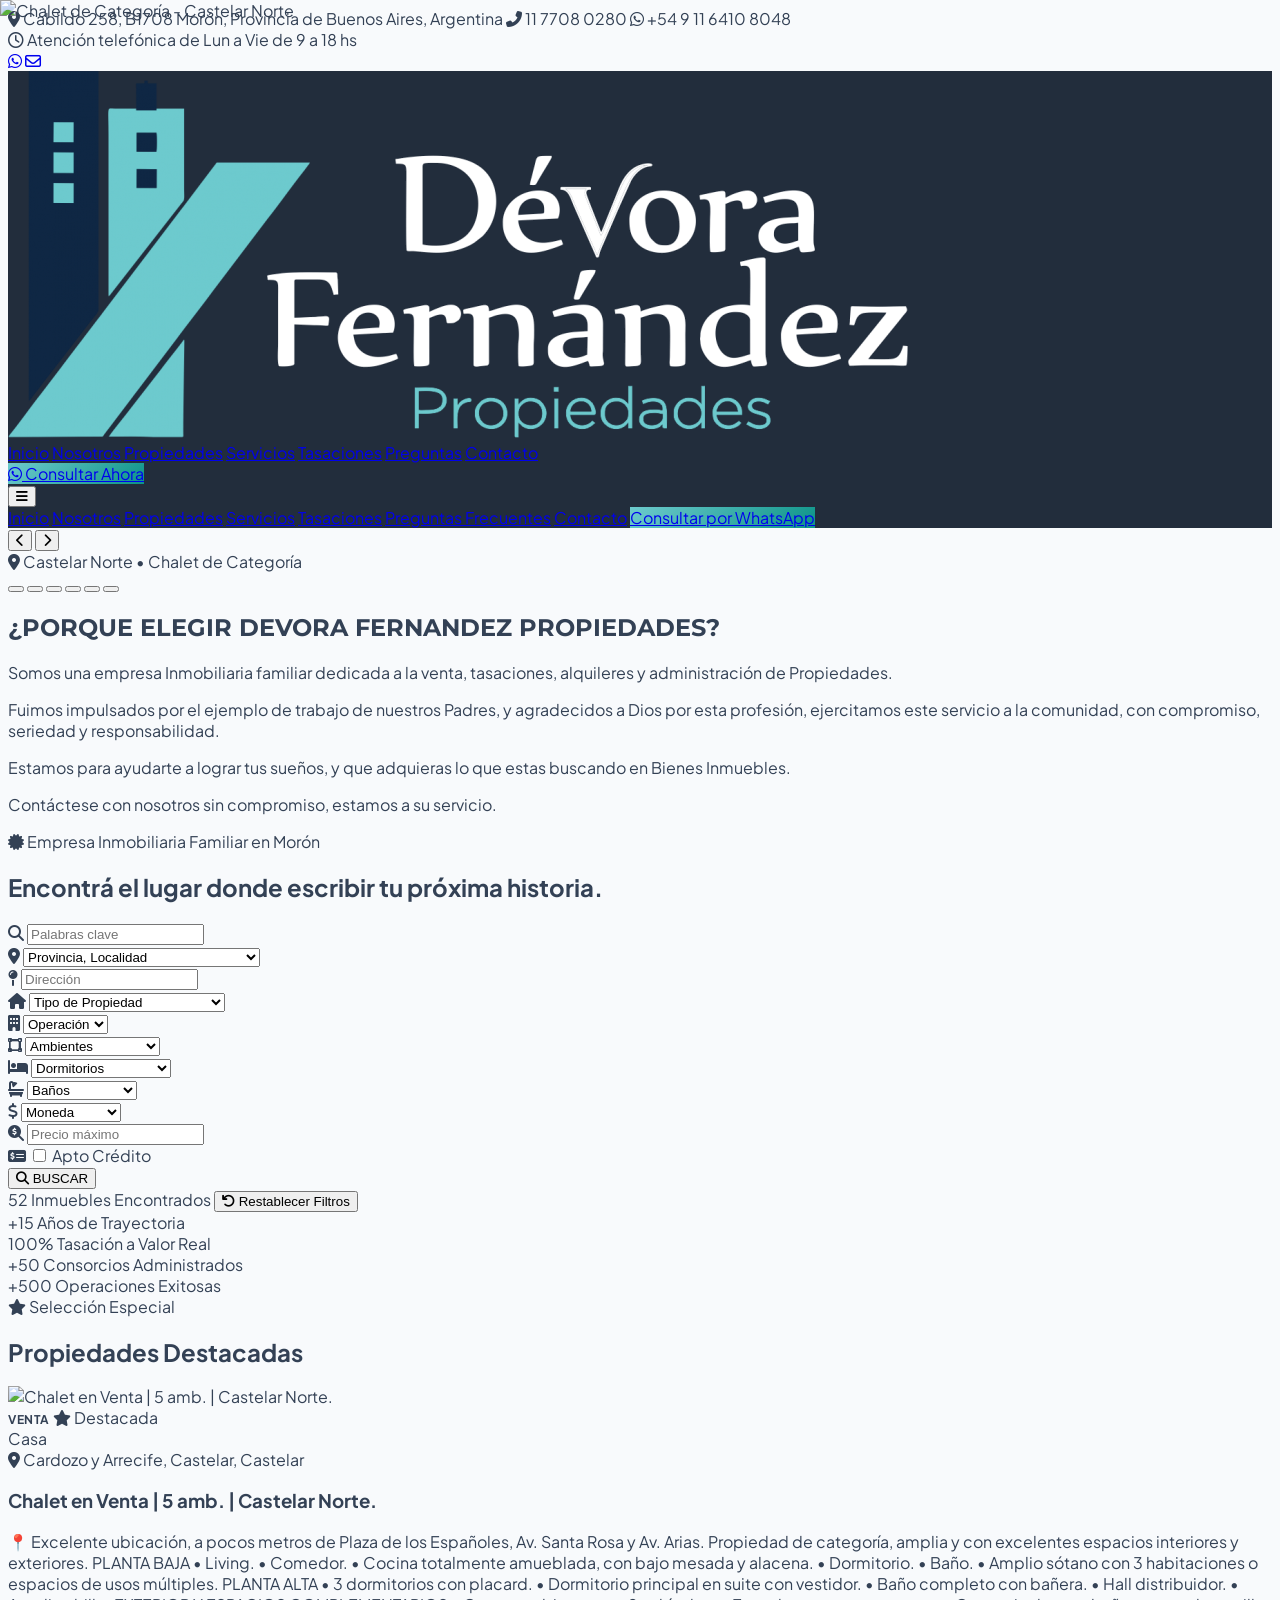
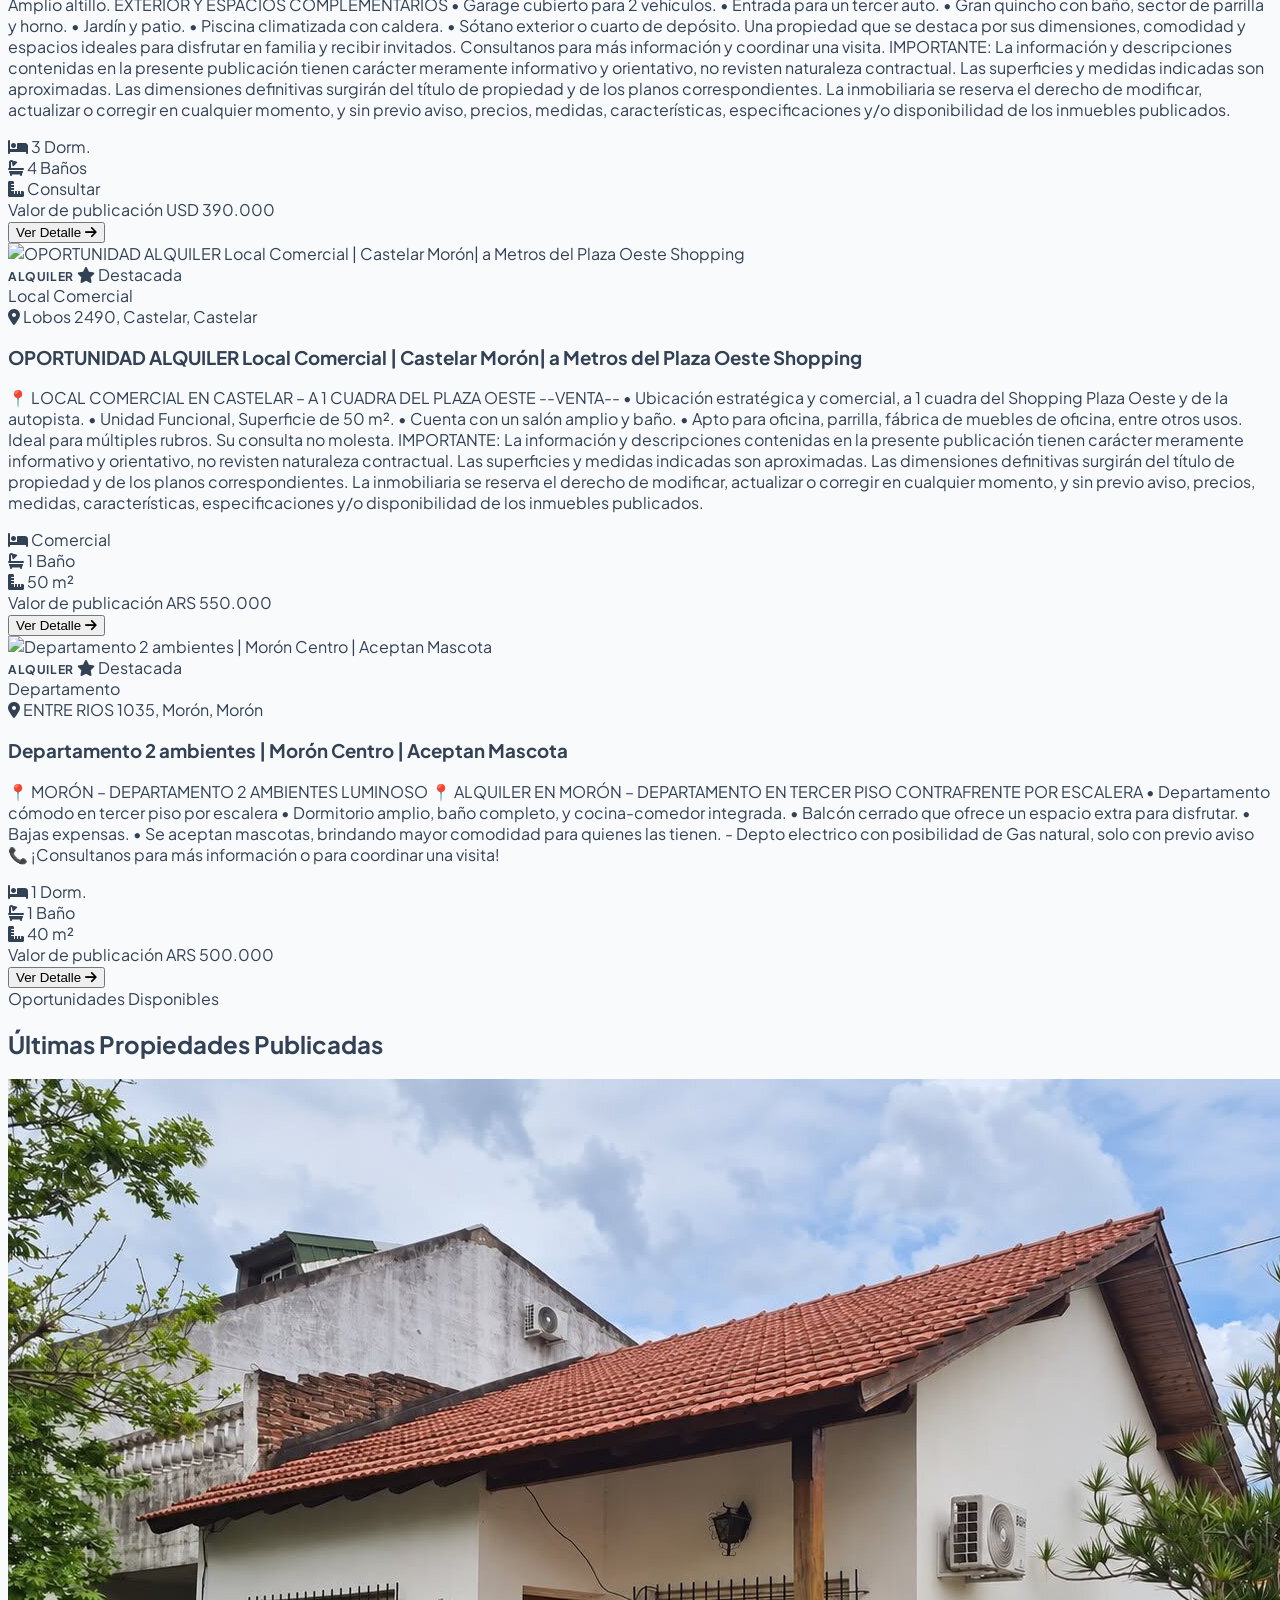
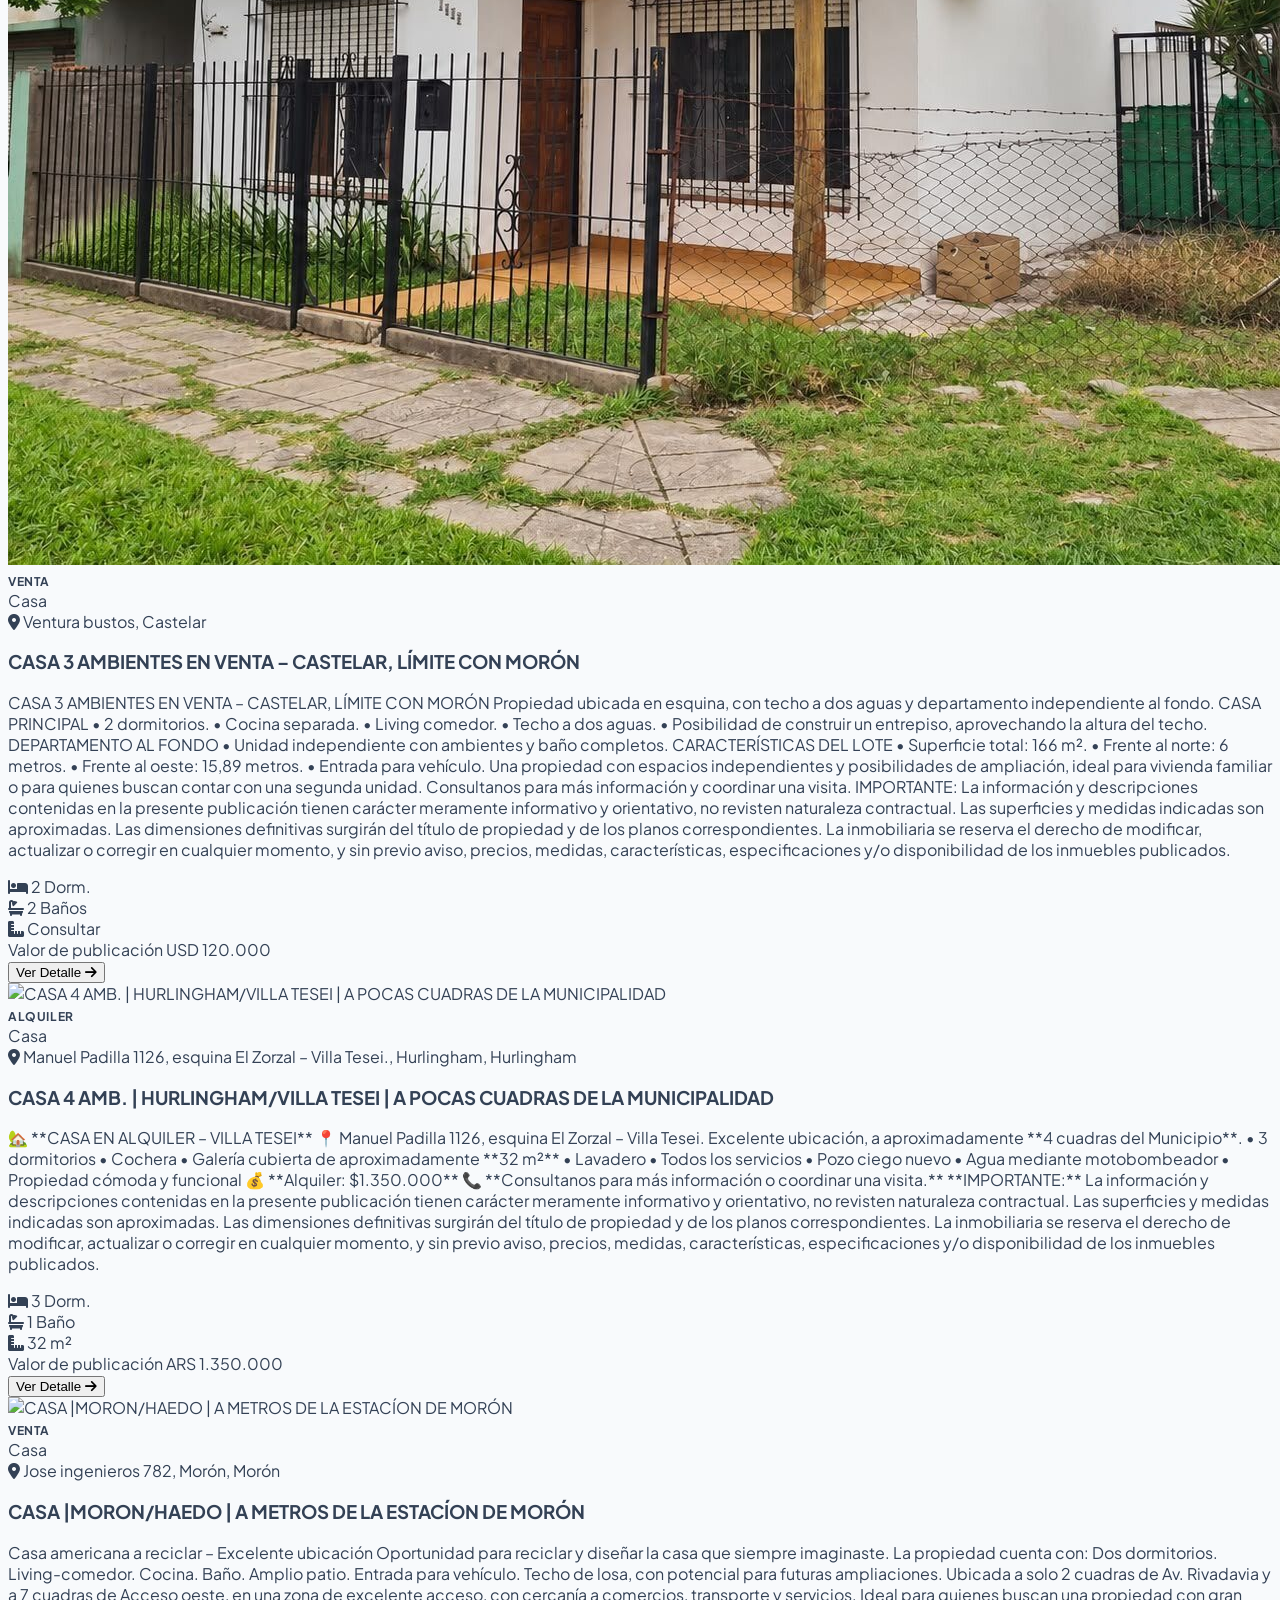
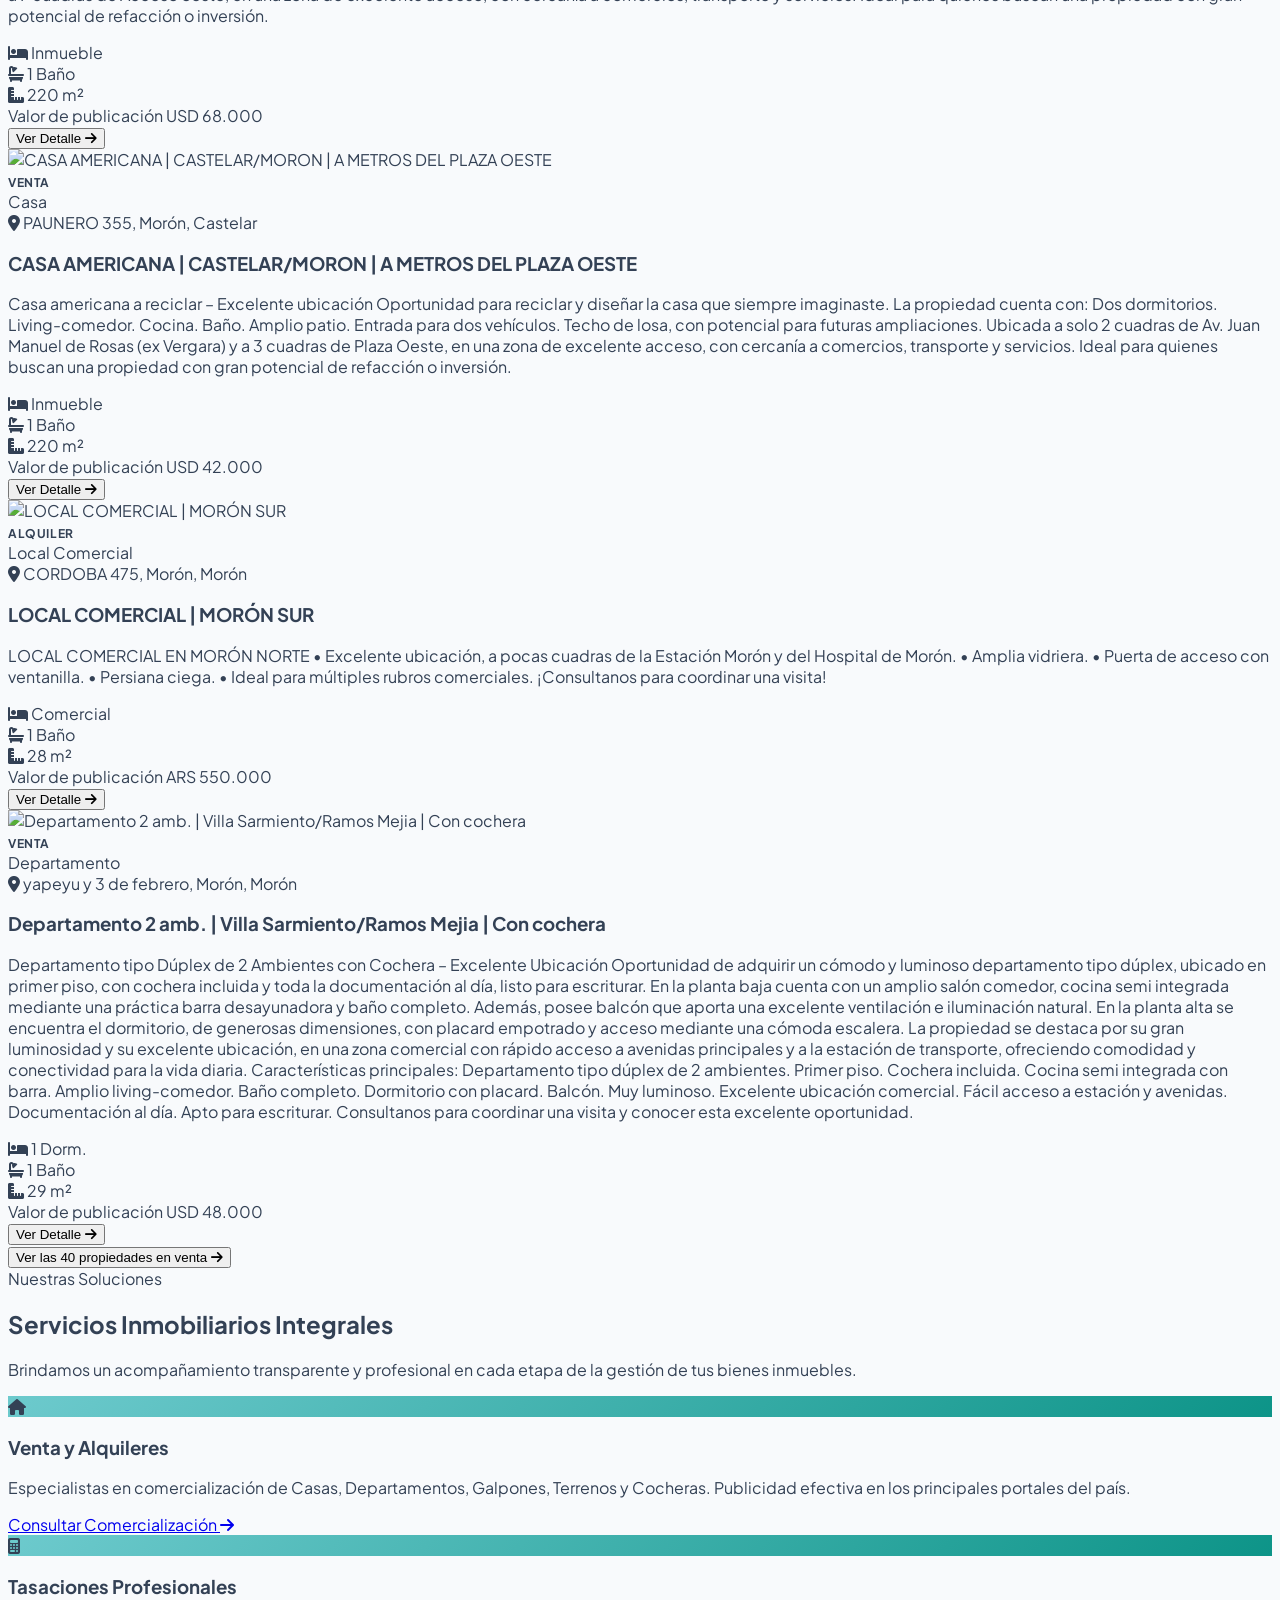
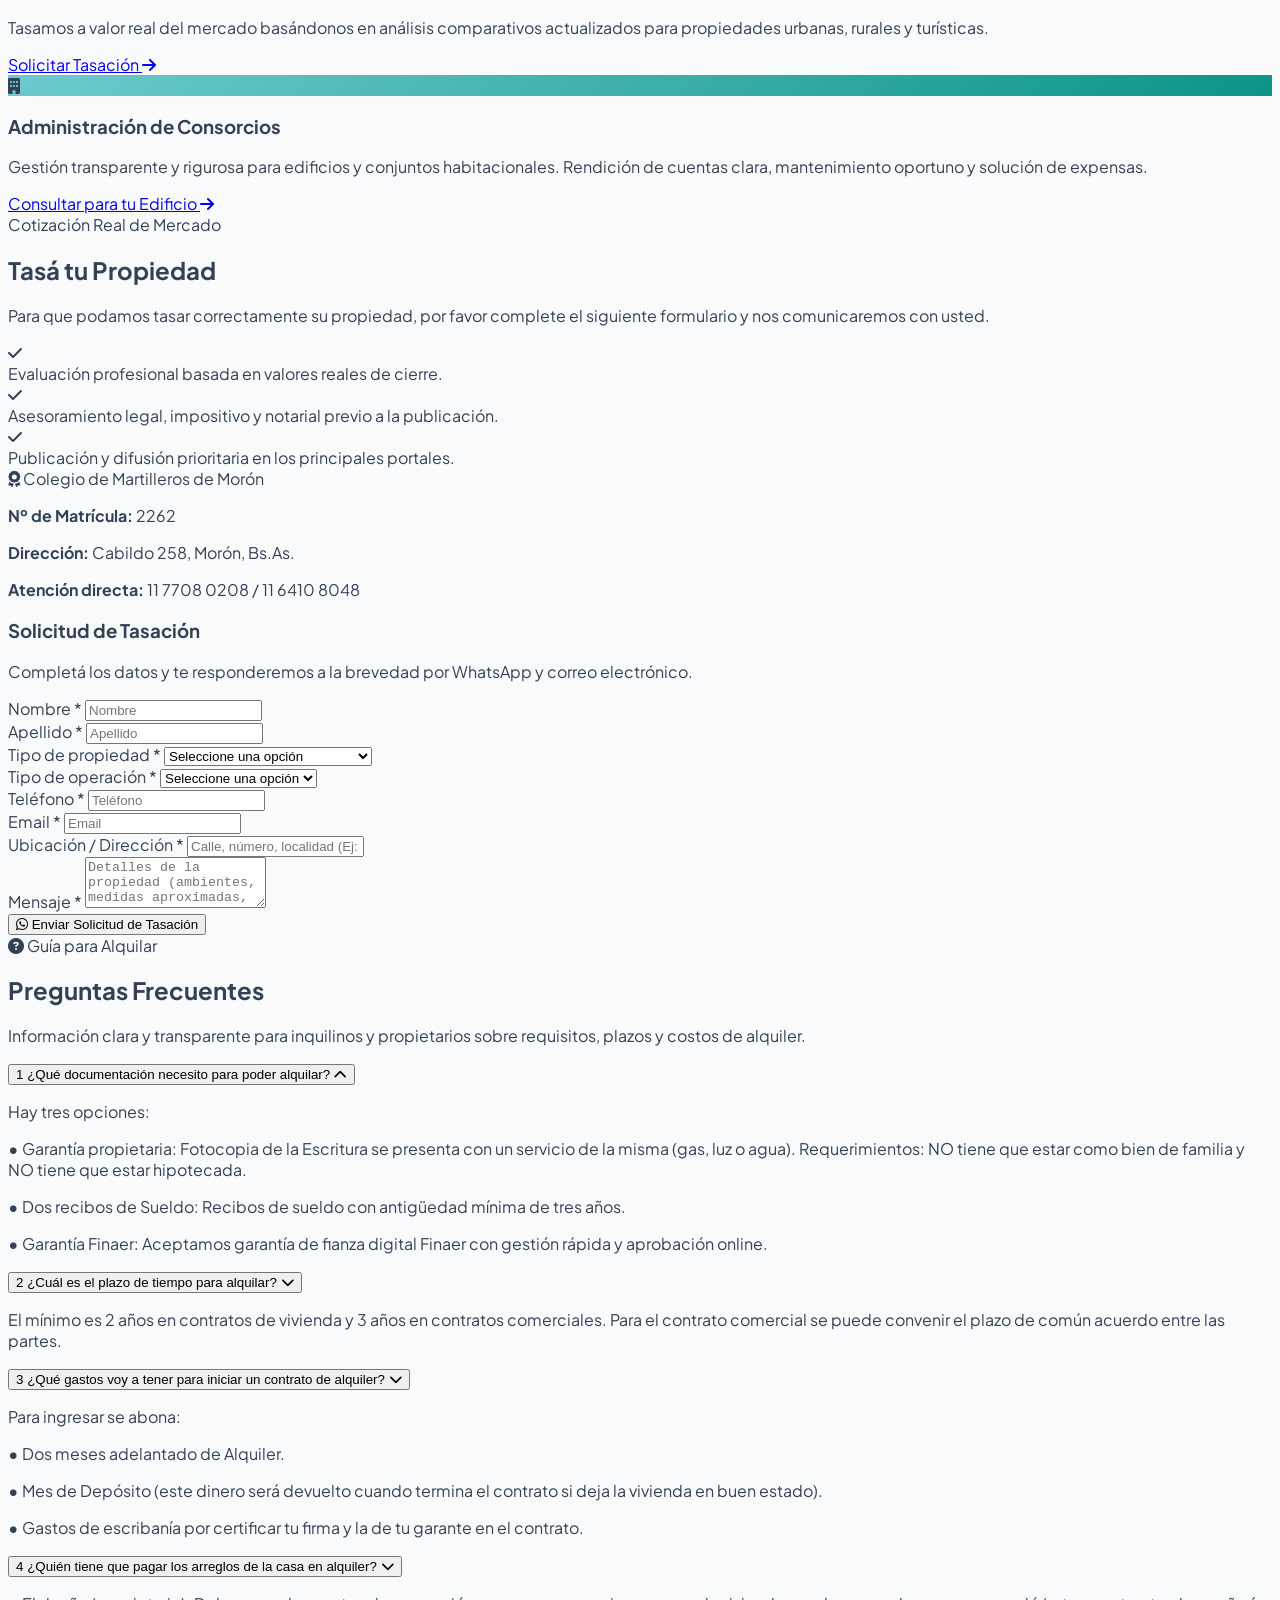
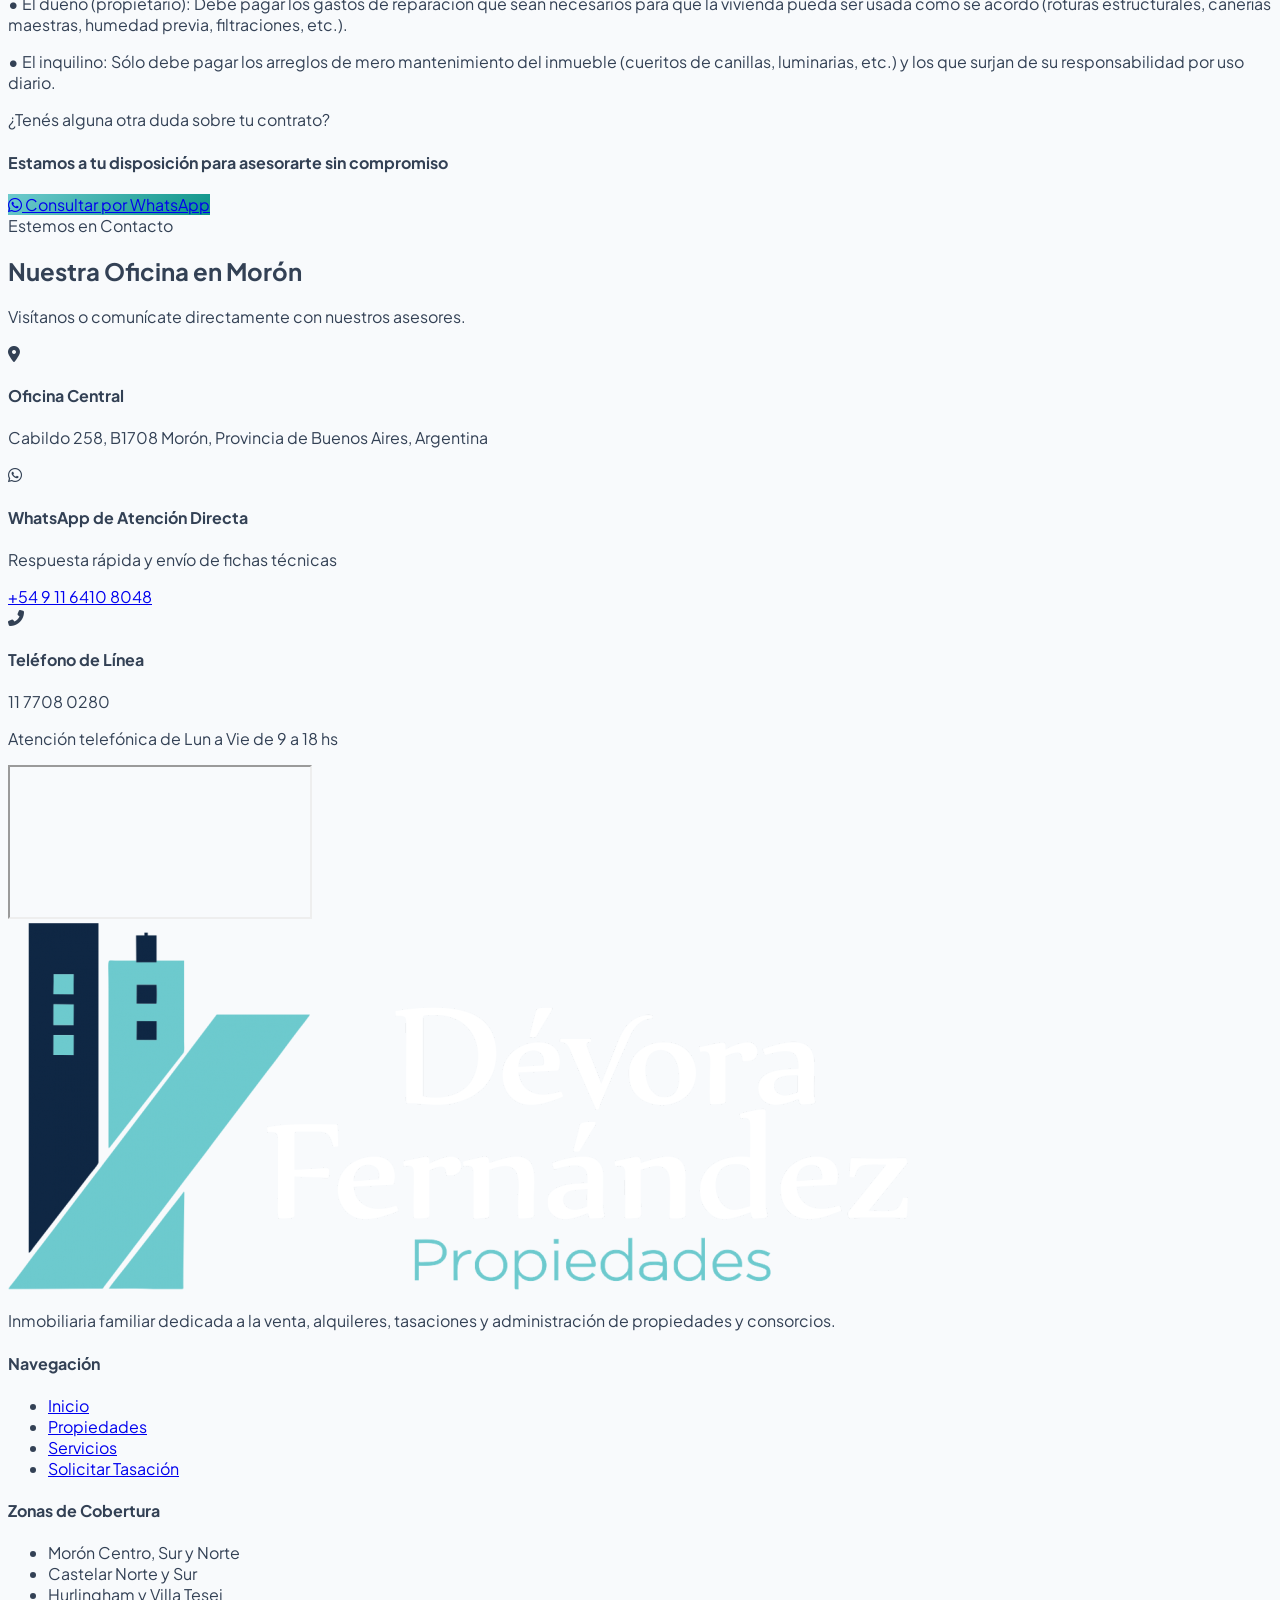
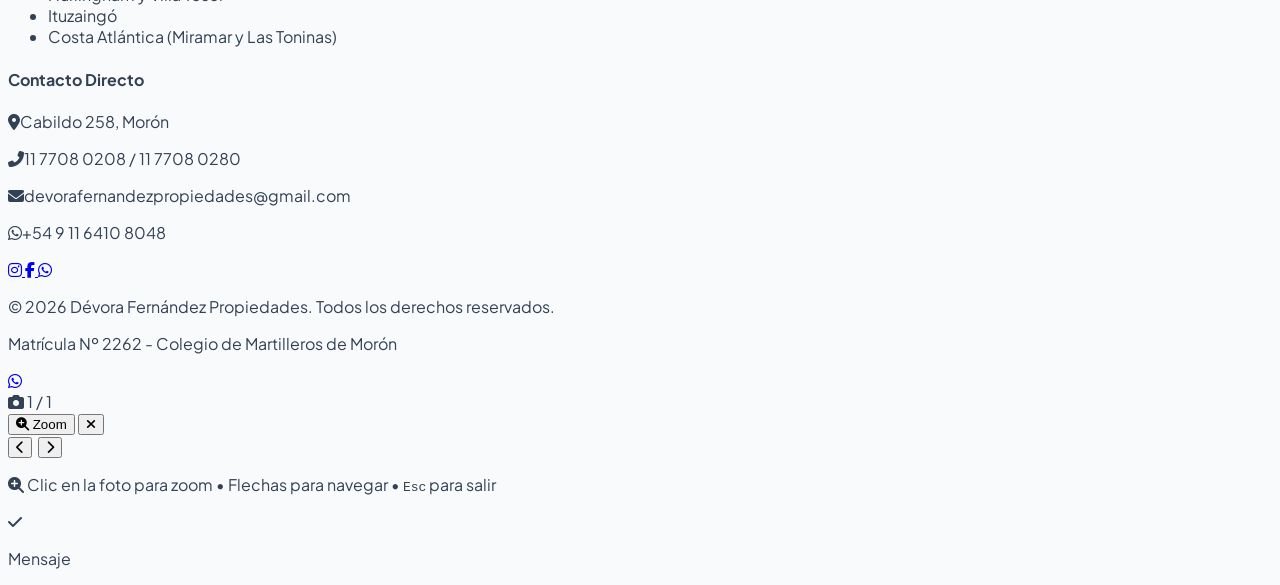
==== commit a04a81de: "Add reordering and large photo preview for 3 Home Featured Properties and Hero Carousel" ====
--- a/index.html
+++ b/index.html
@@ -967,7 +967,7 @@
   </div>
 
   <!-- App Script -->
-  <script src="app.js?v=20261102e"></script>
+  <script src="app.js?v=20261105e"></script>
 </body>
 </html>
 
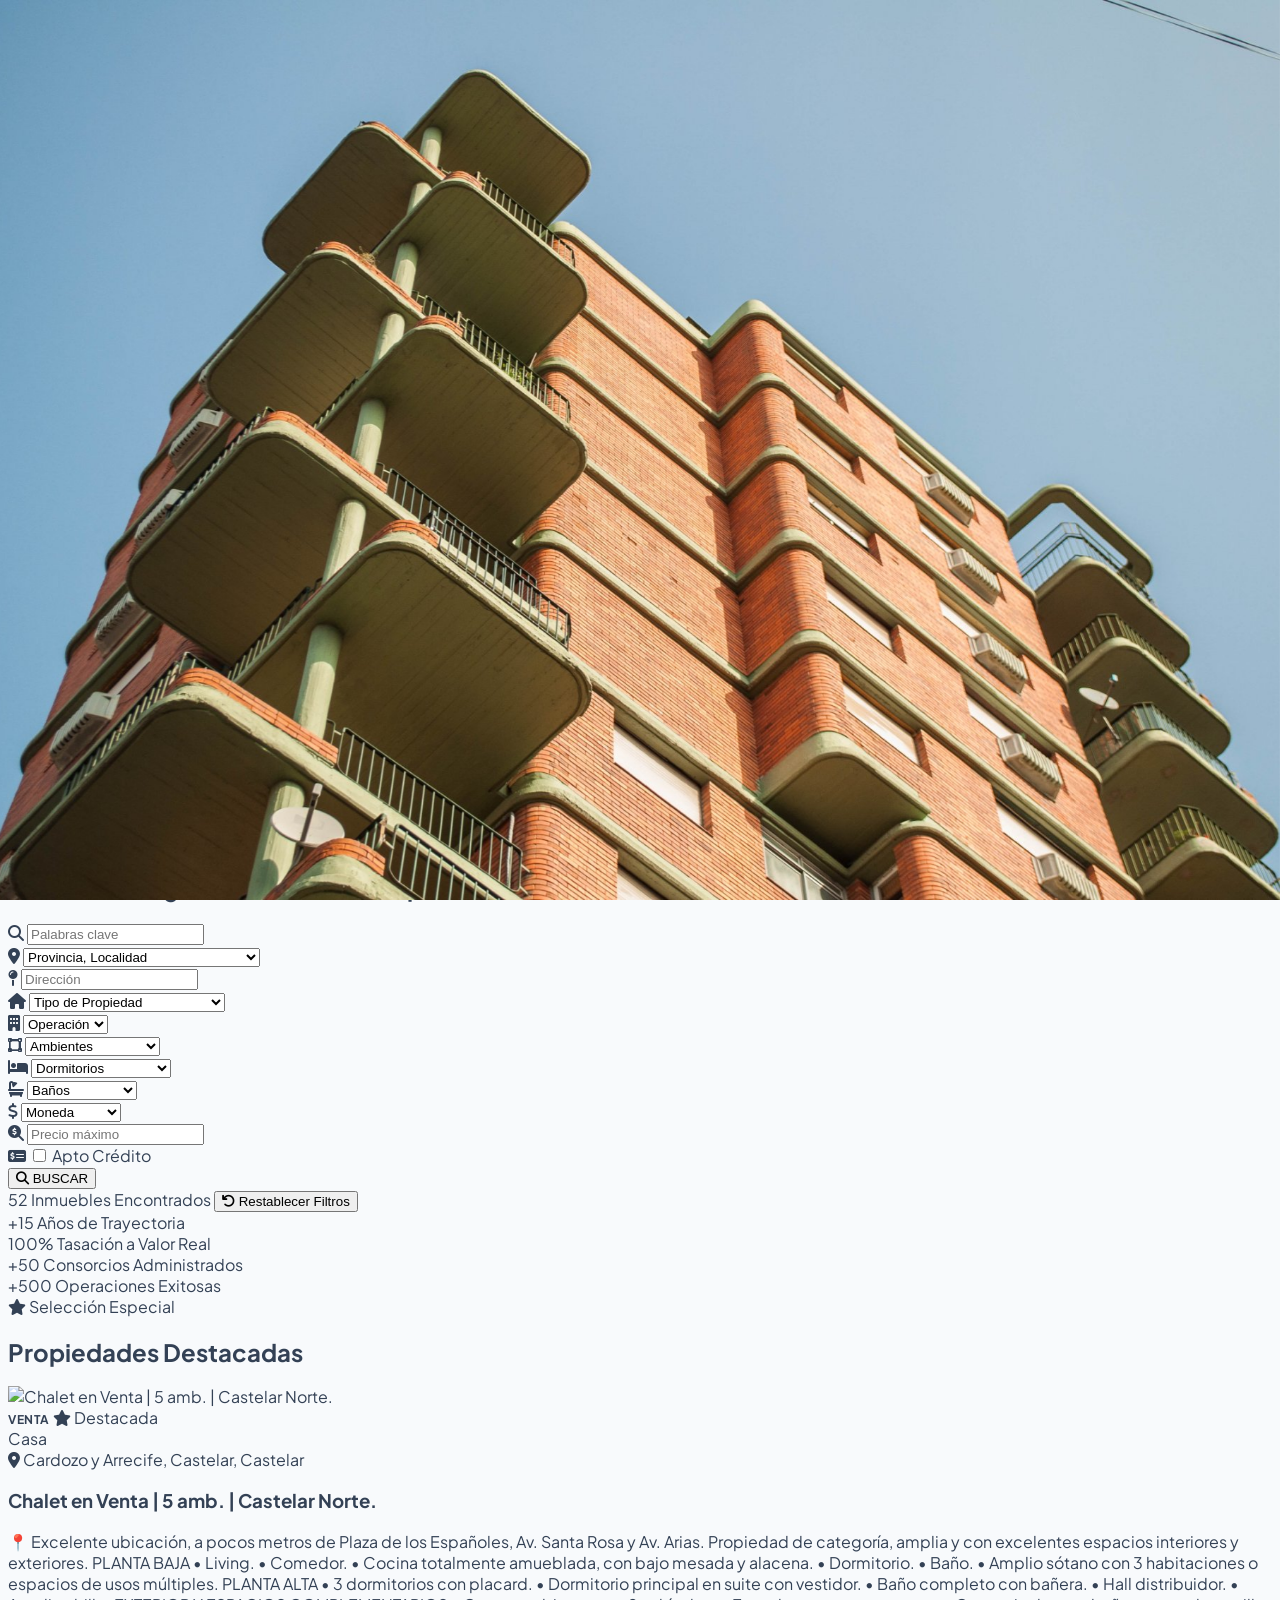
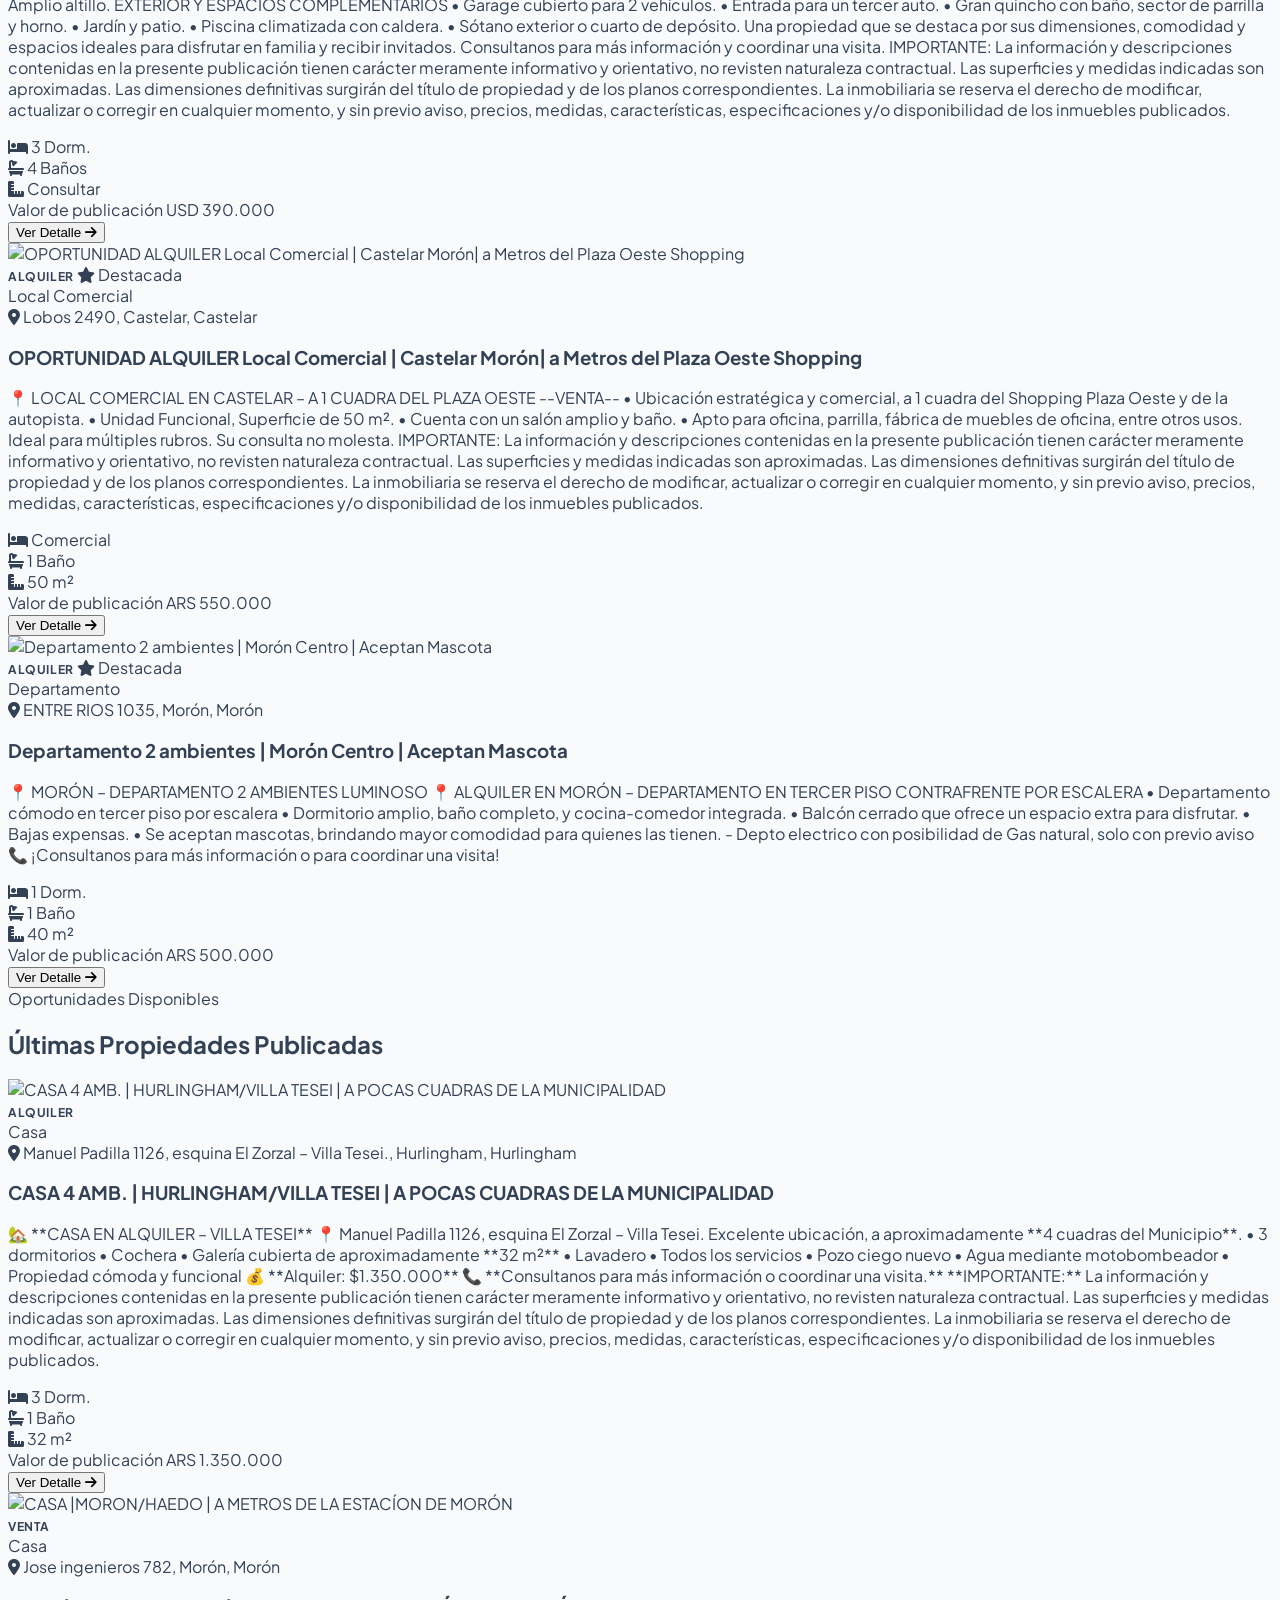
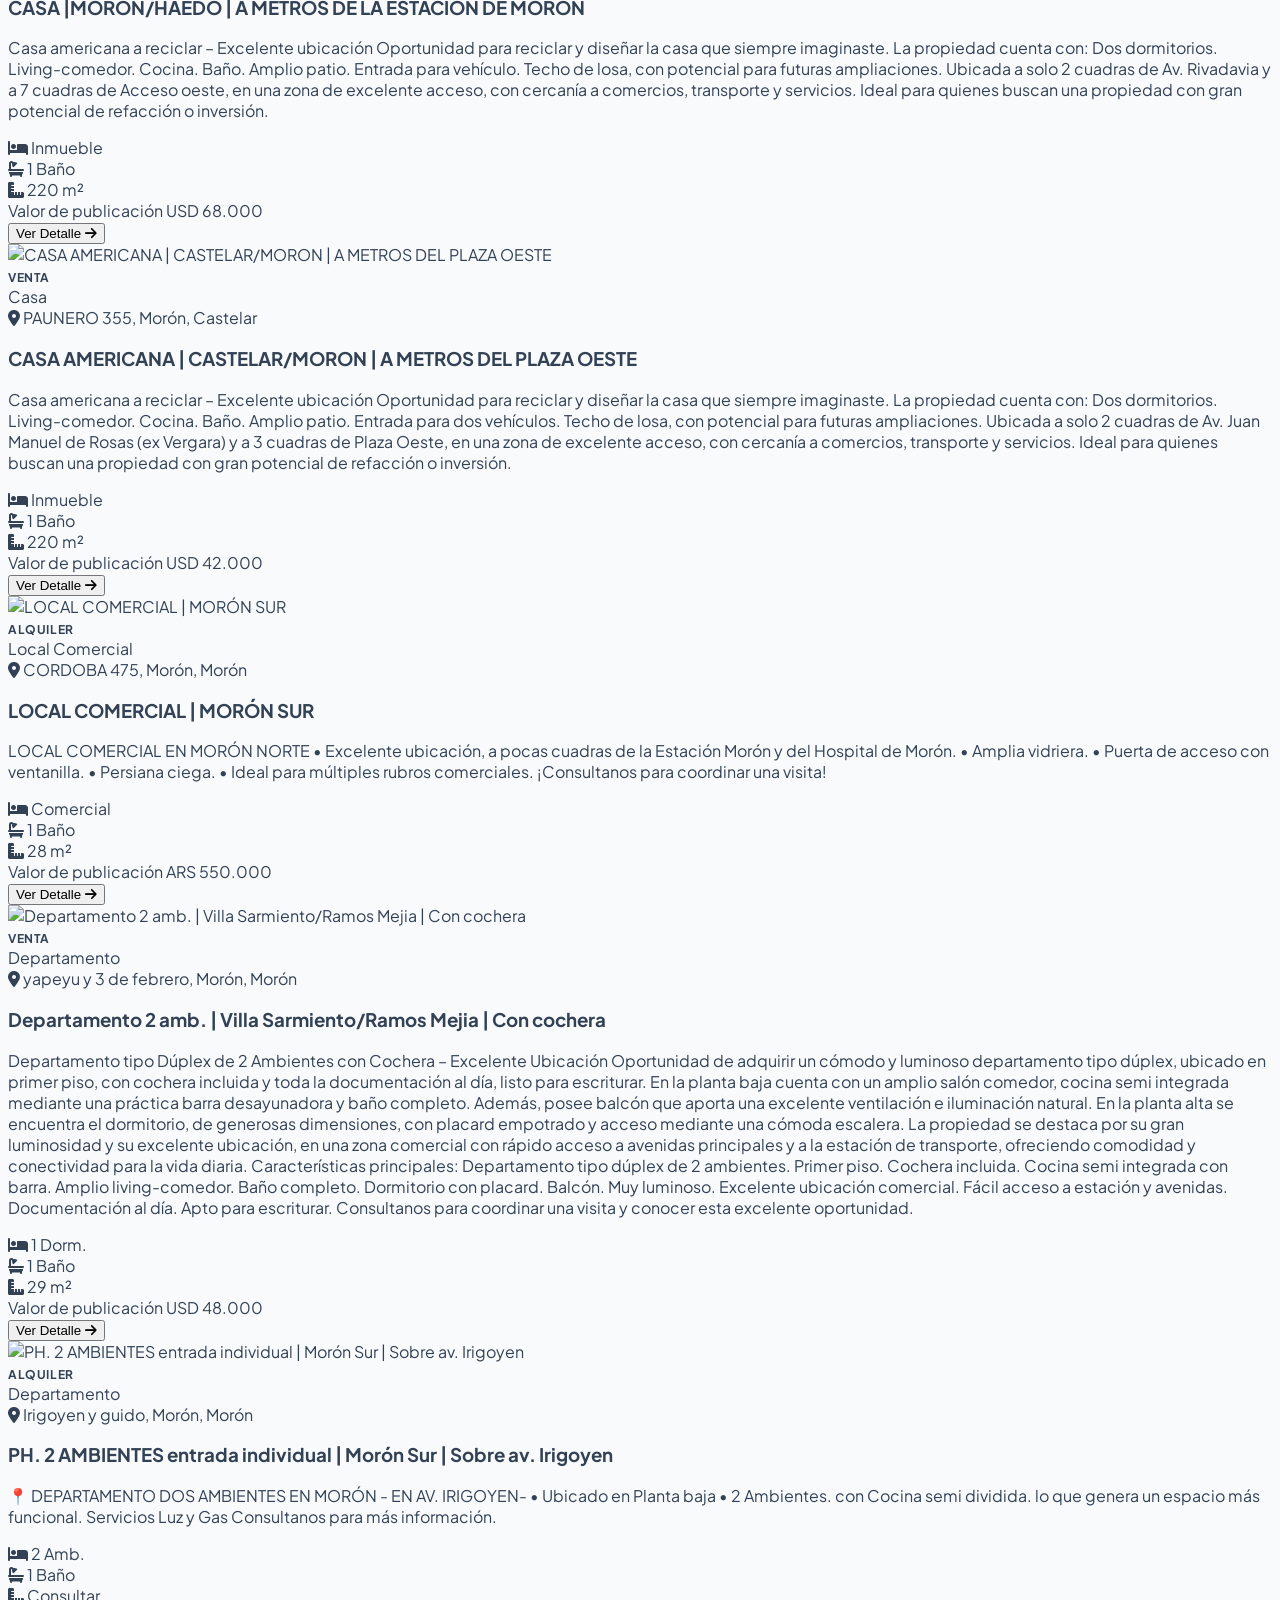
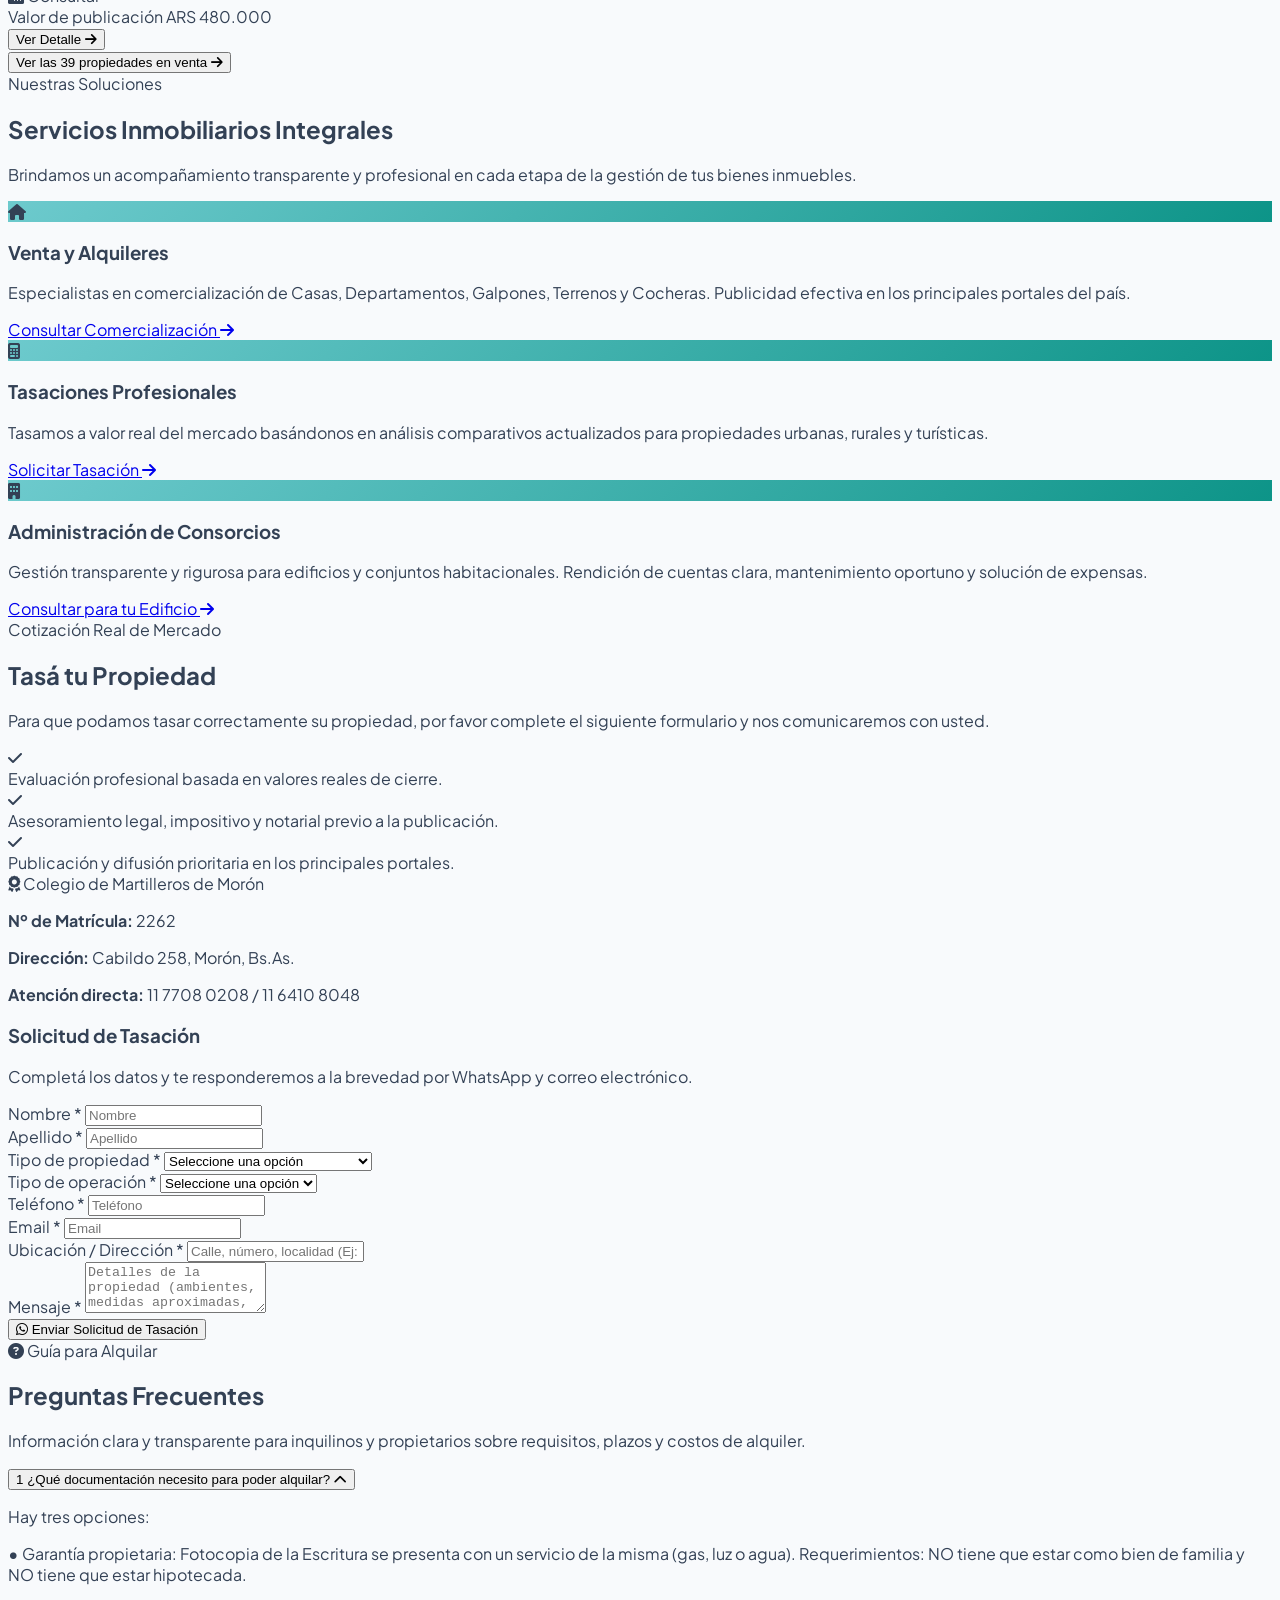
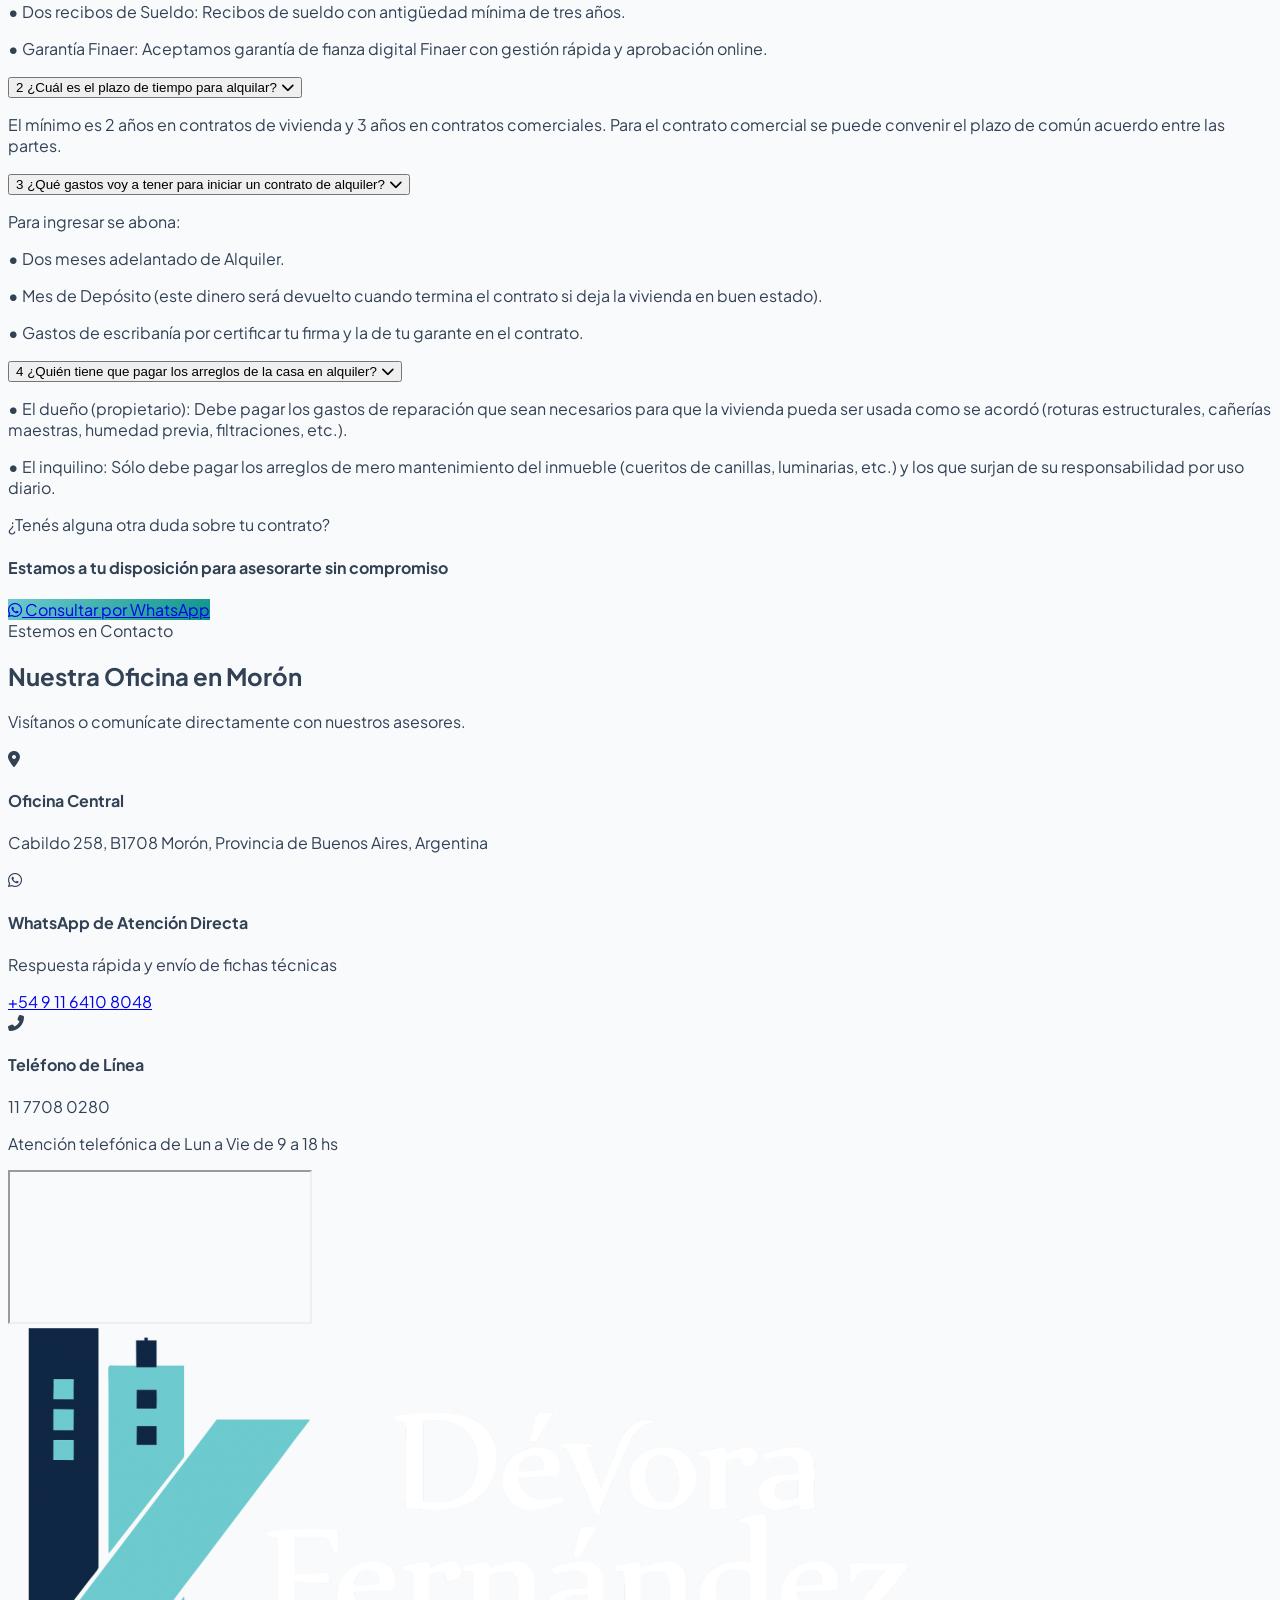
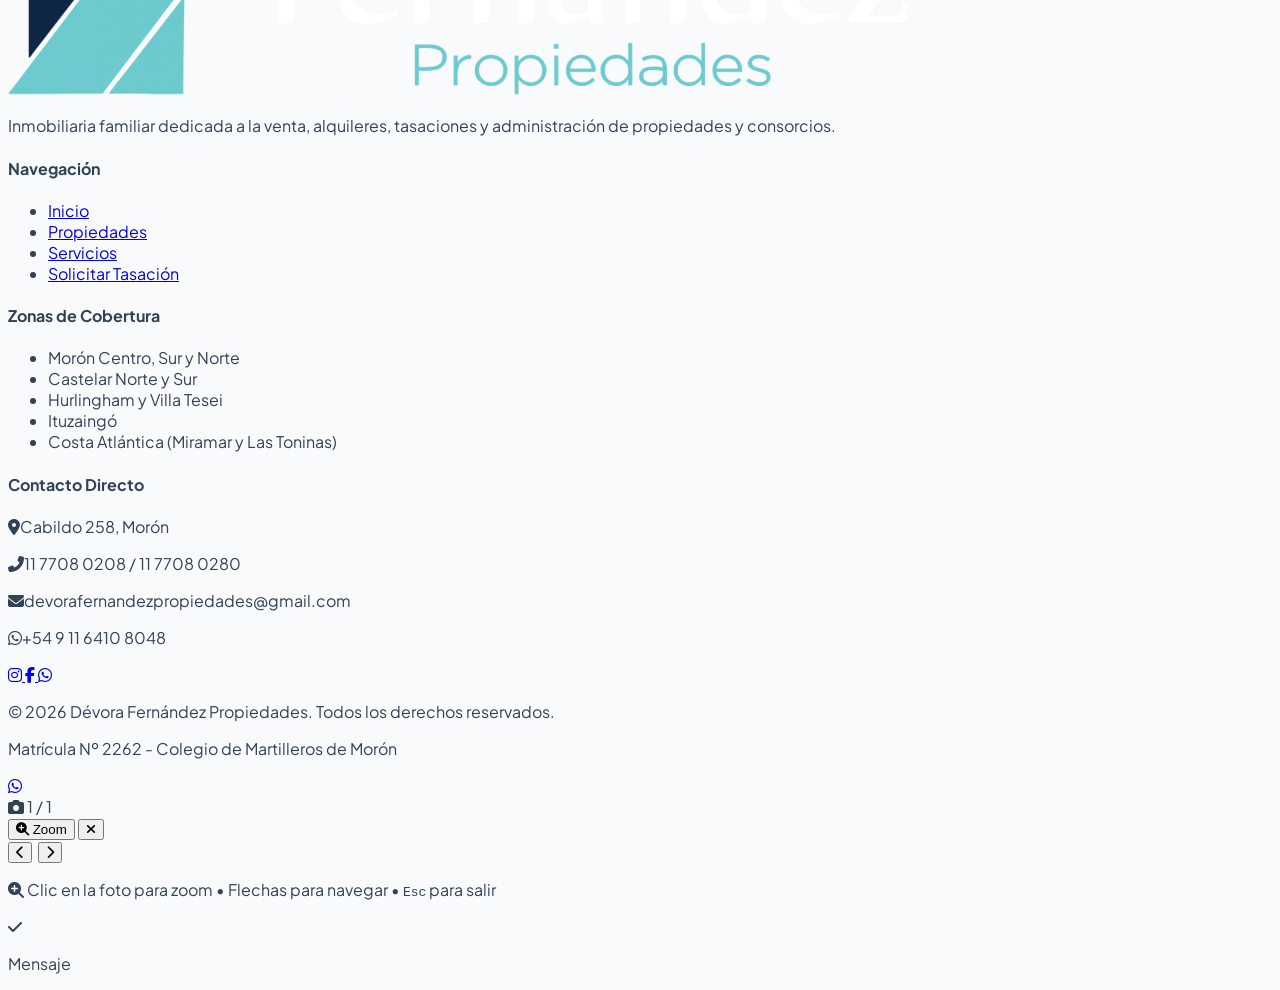
==== commit 2a51cfcc: "Fix direct navigation to shared property via ?prop=ID from WhatsApp" ====
--- a/index.html
+++ b/index.html
@@ -967,7 +967,7 @@
   </div>
 
   <!-- App Script -->
-  <script src="app.js?v=20261105e"></script>
+  <script src="app.js?v=20261120"></script>
 </body>
 </html>
 
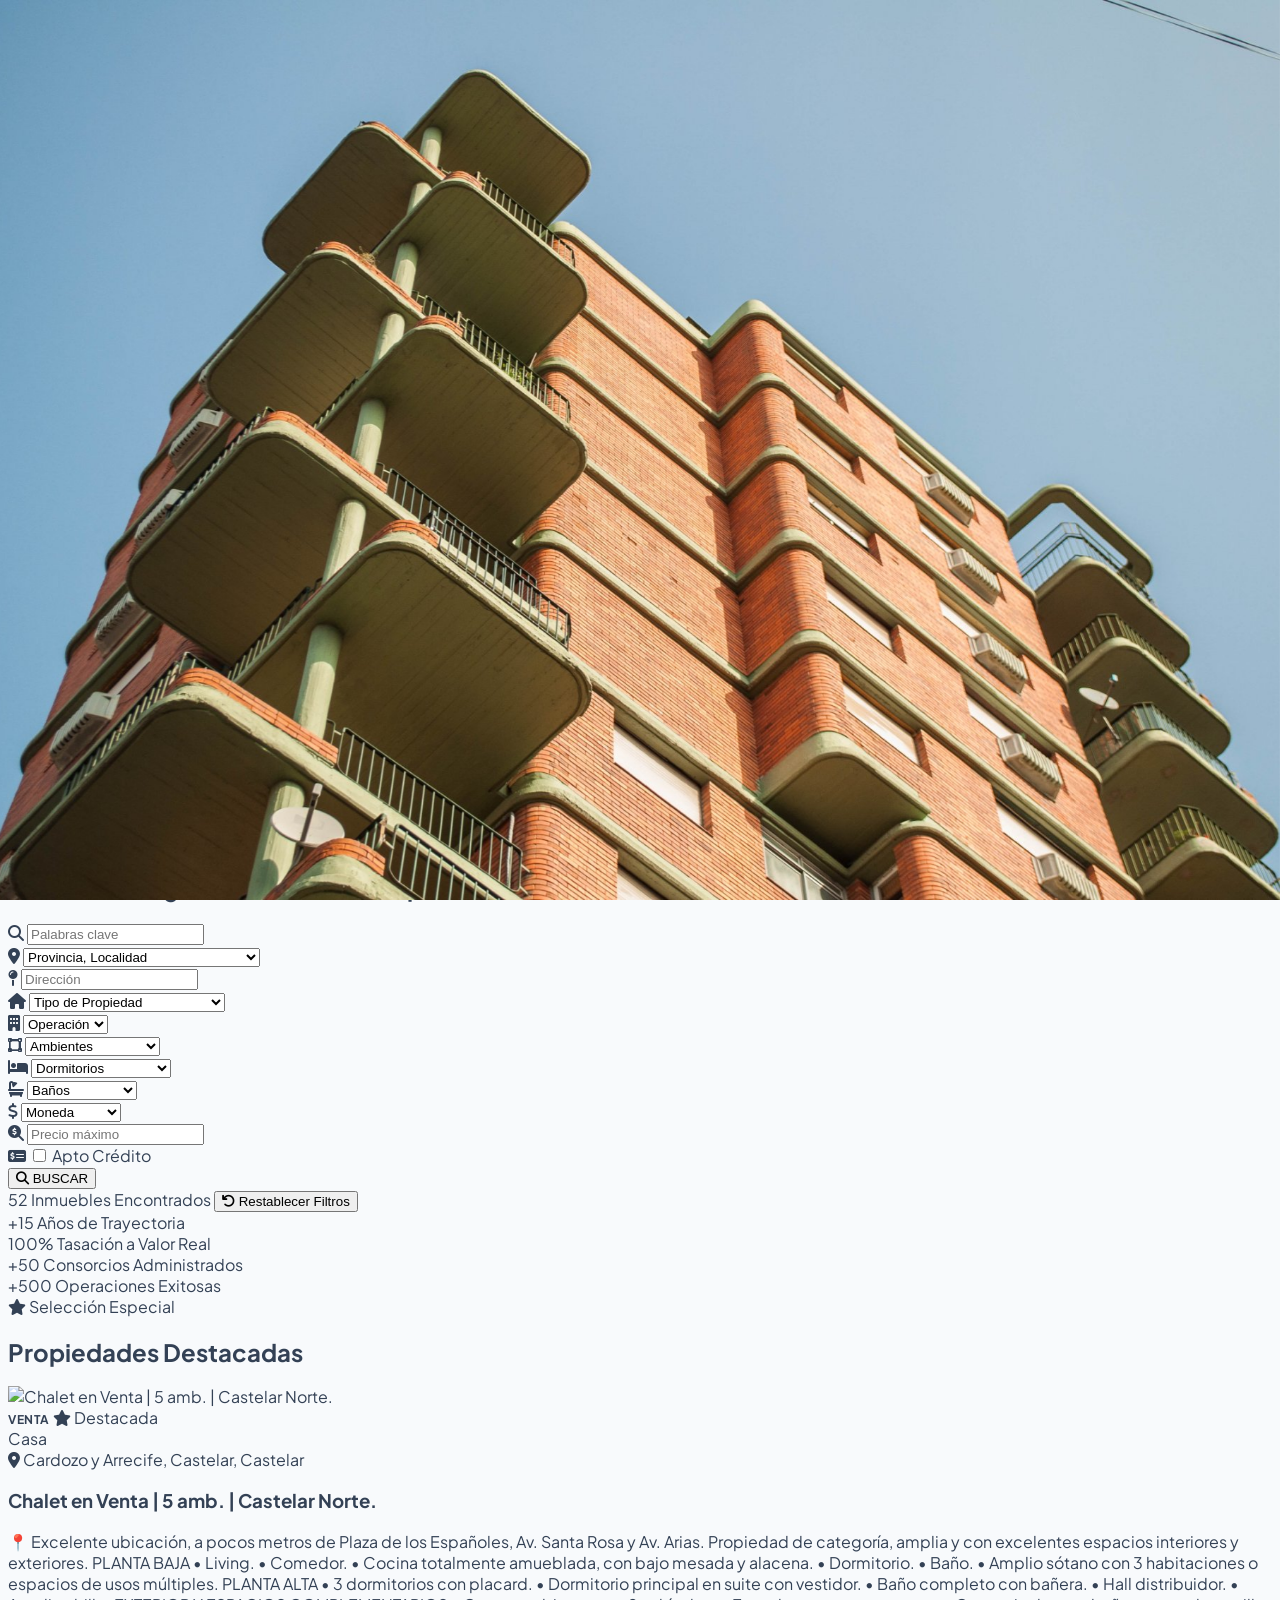
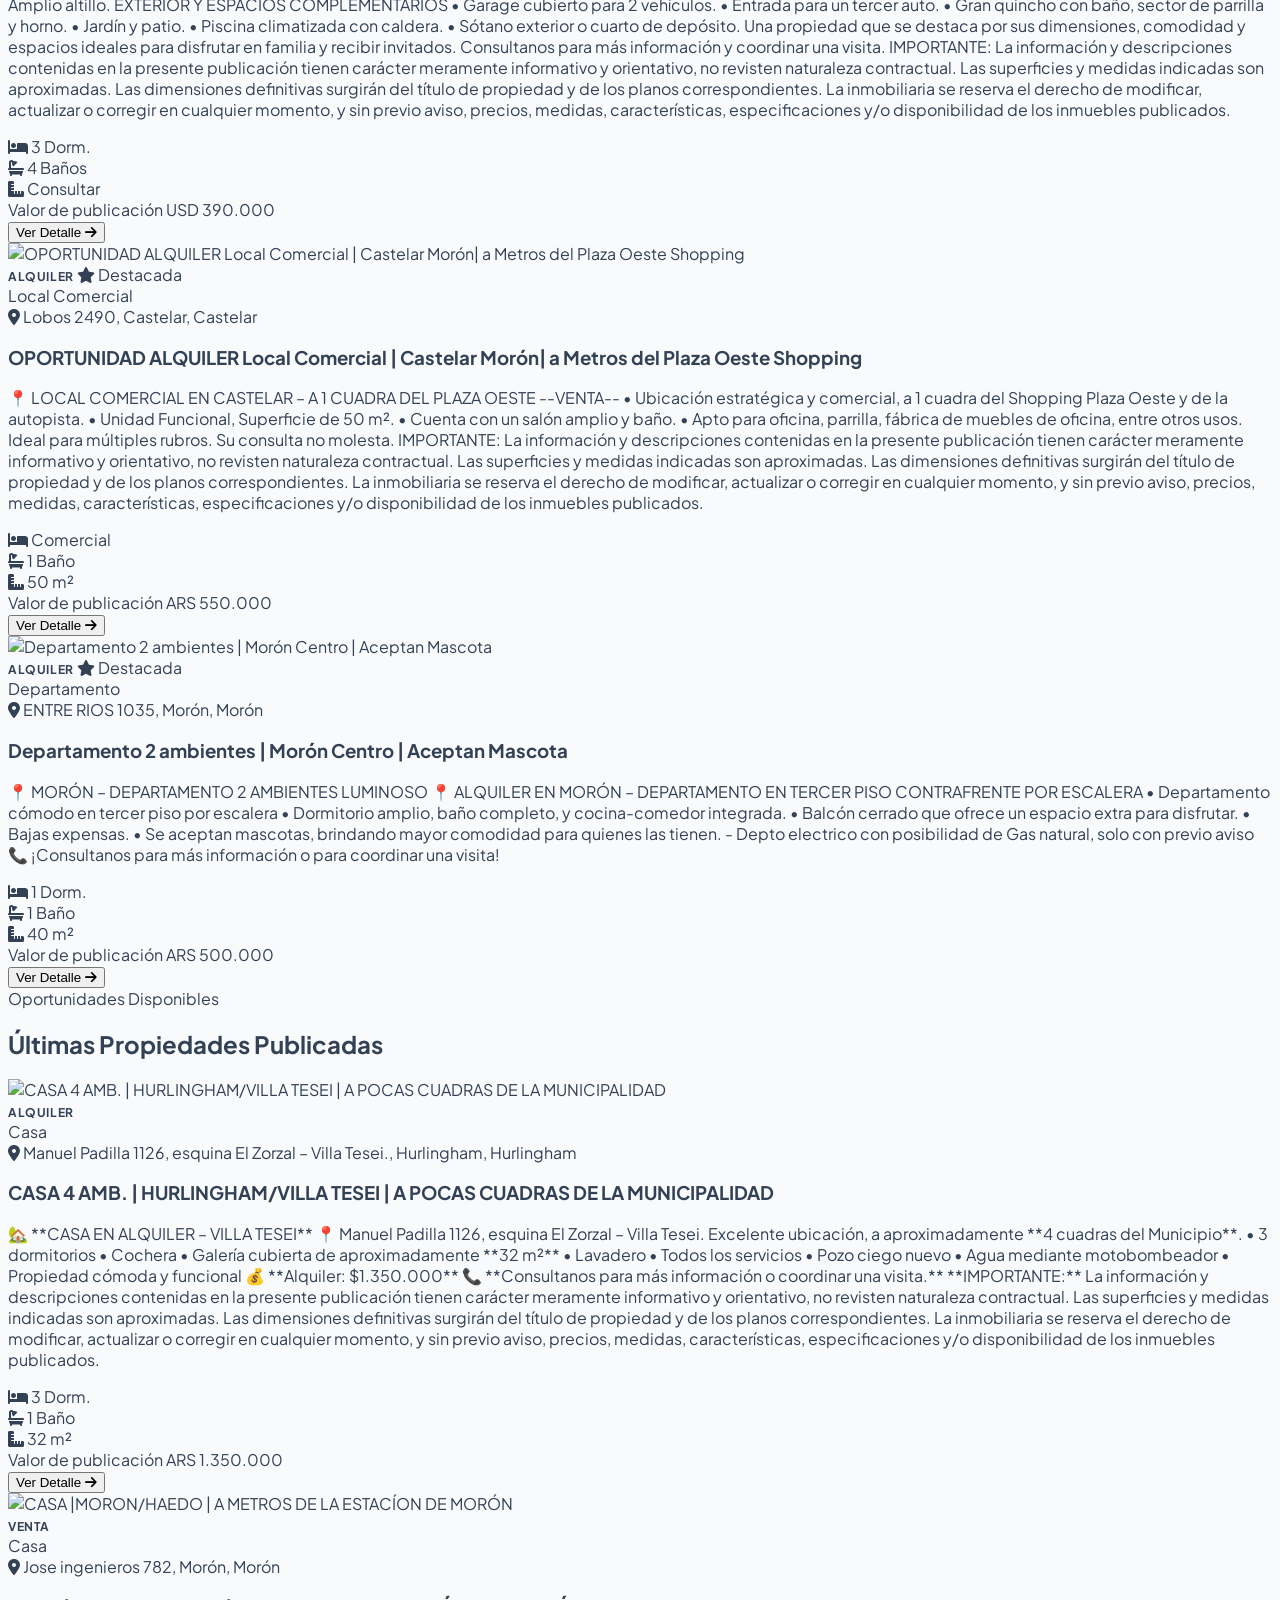
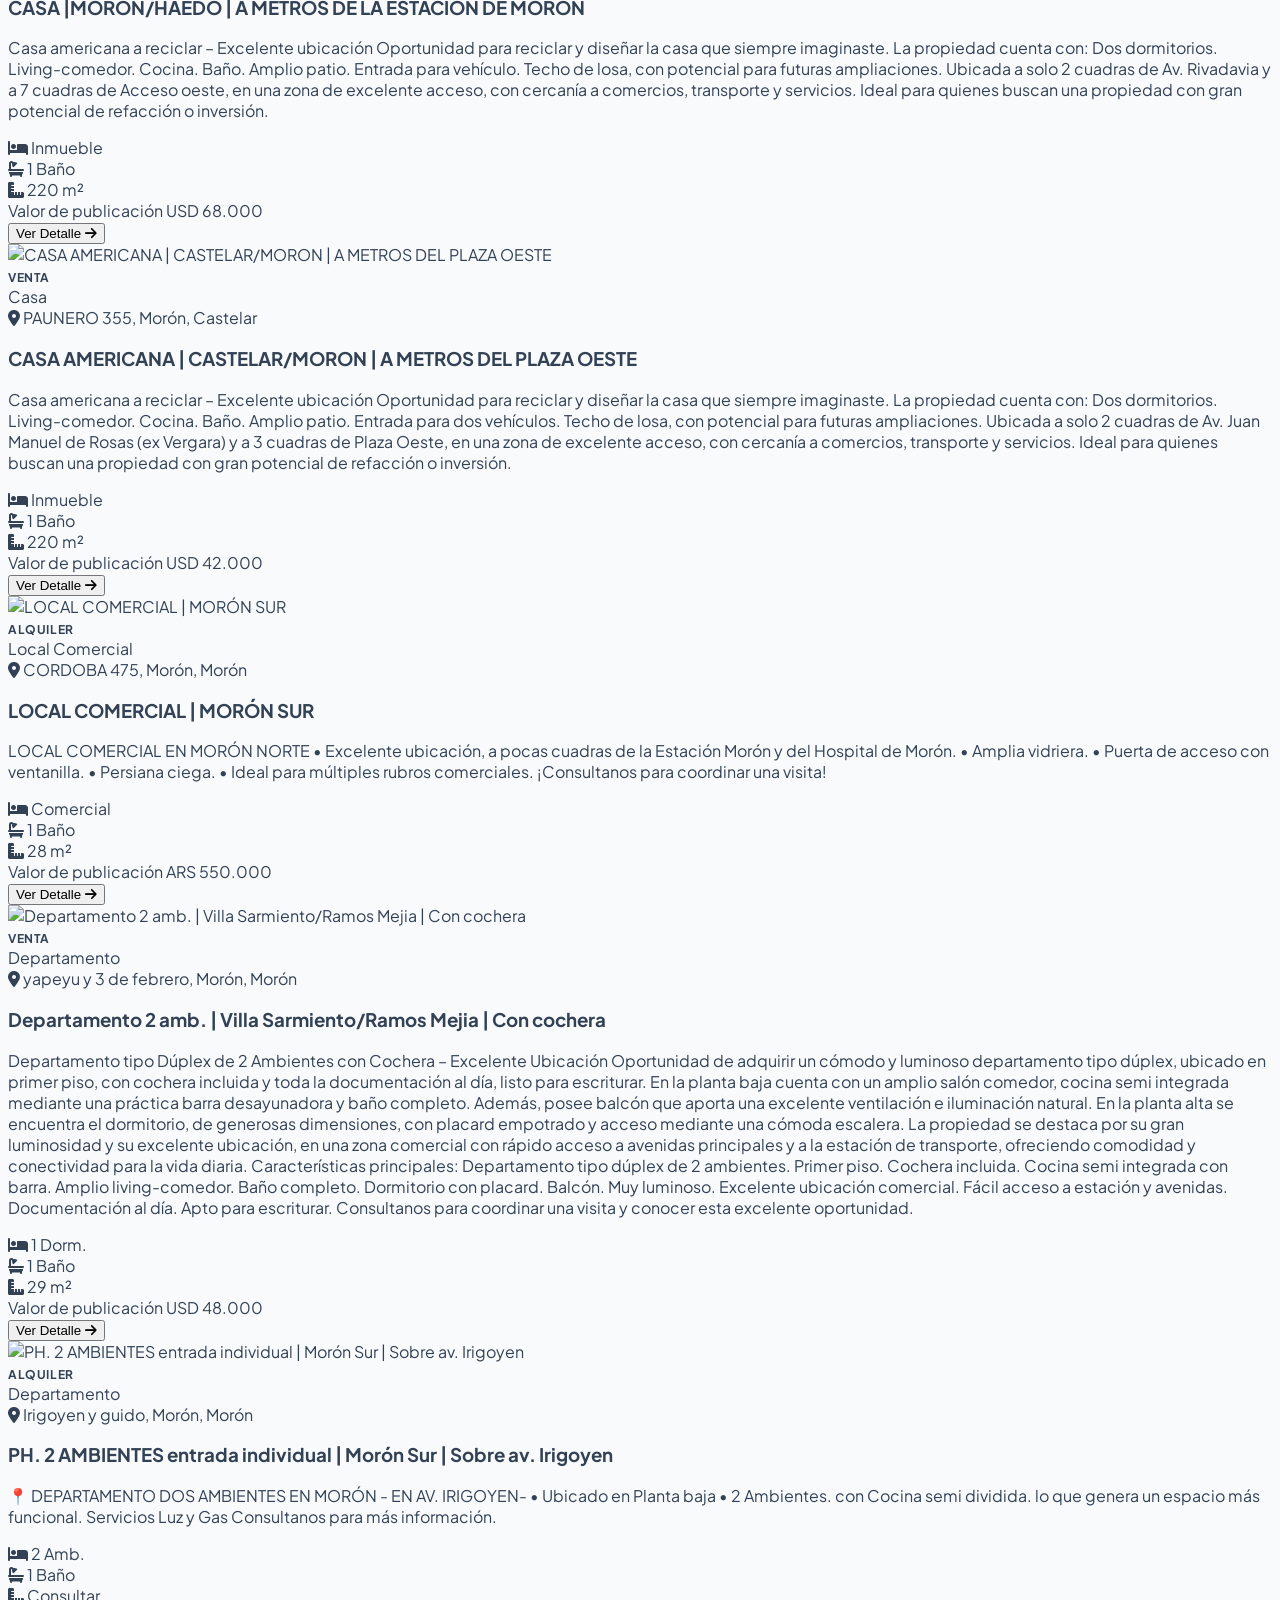
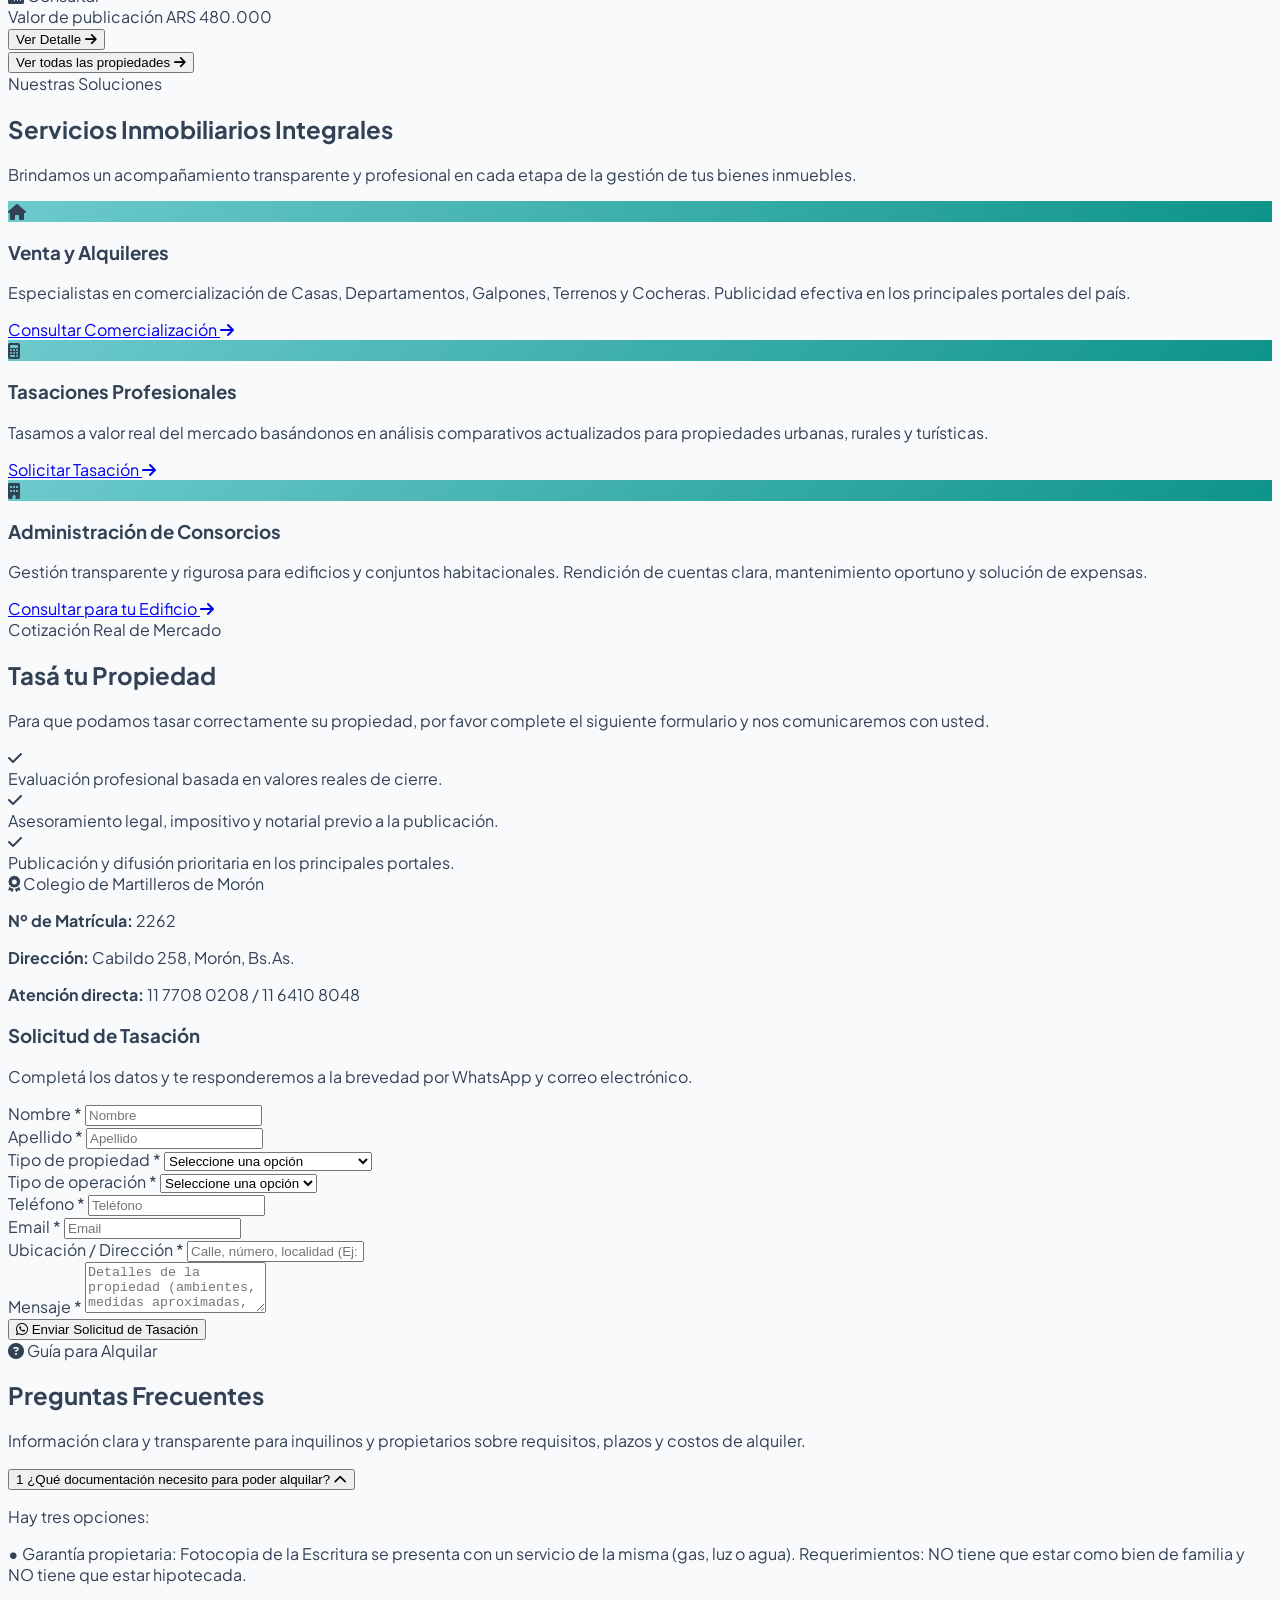
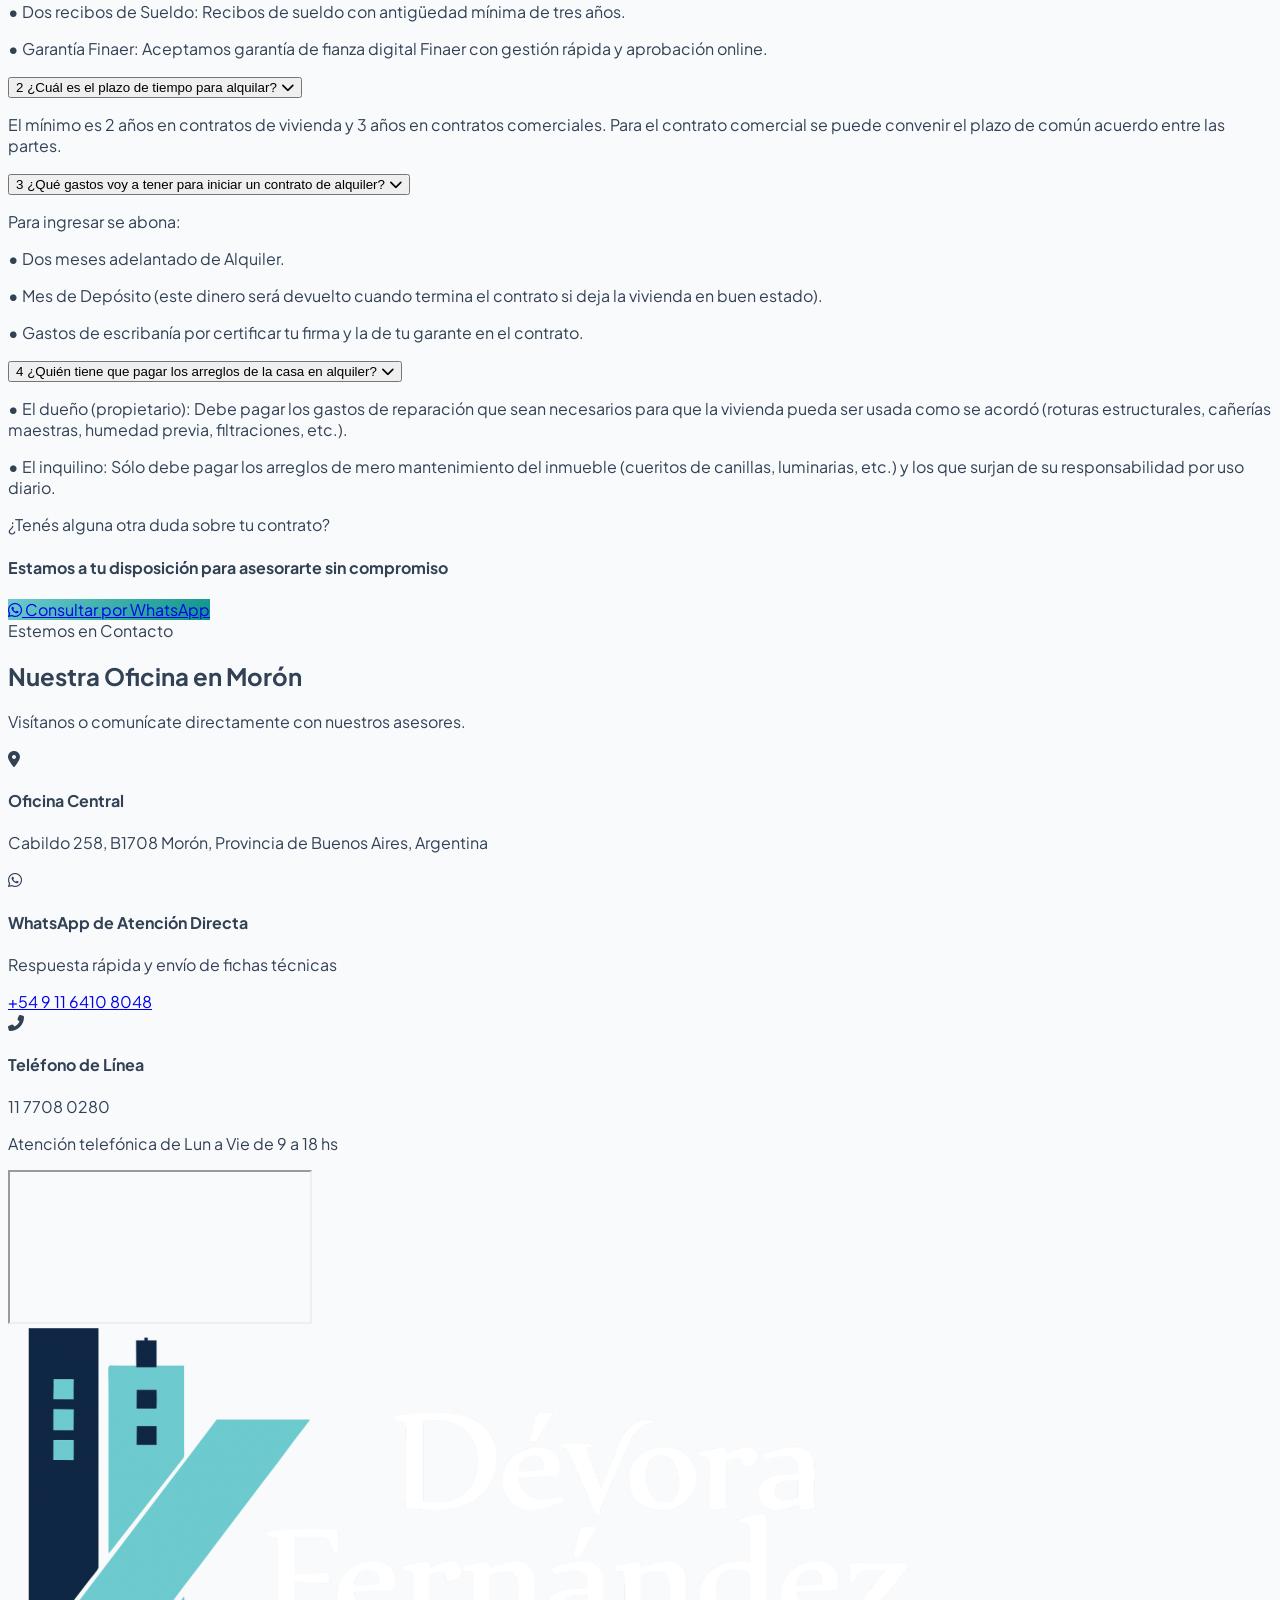
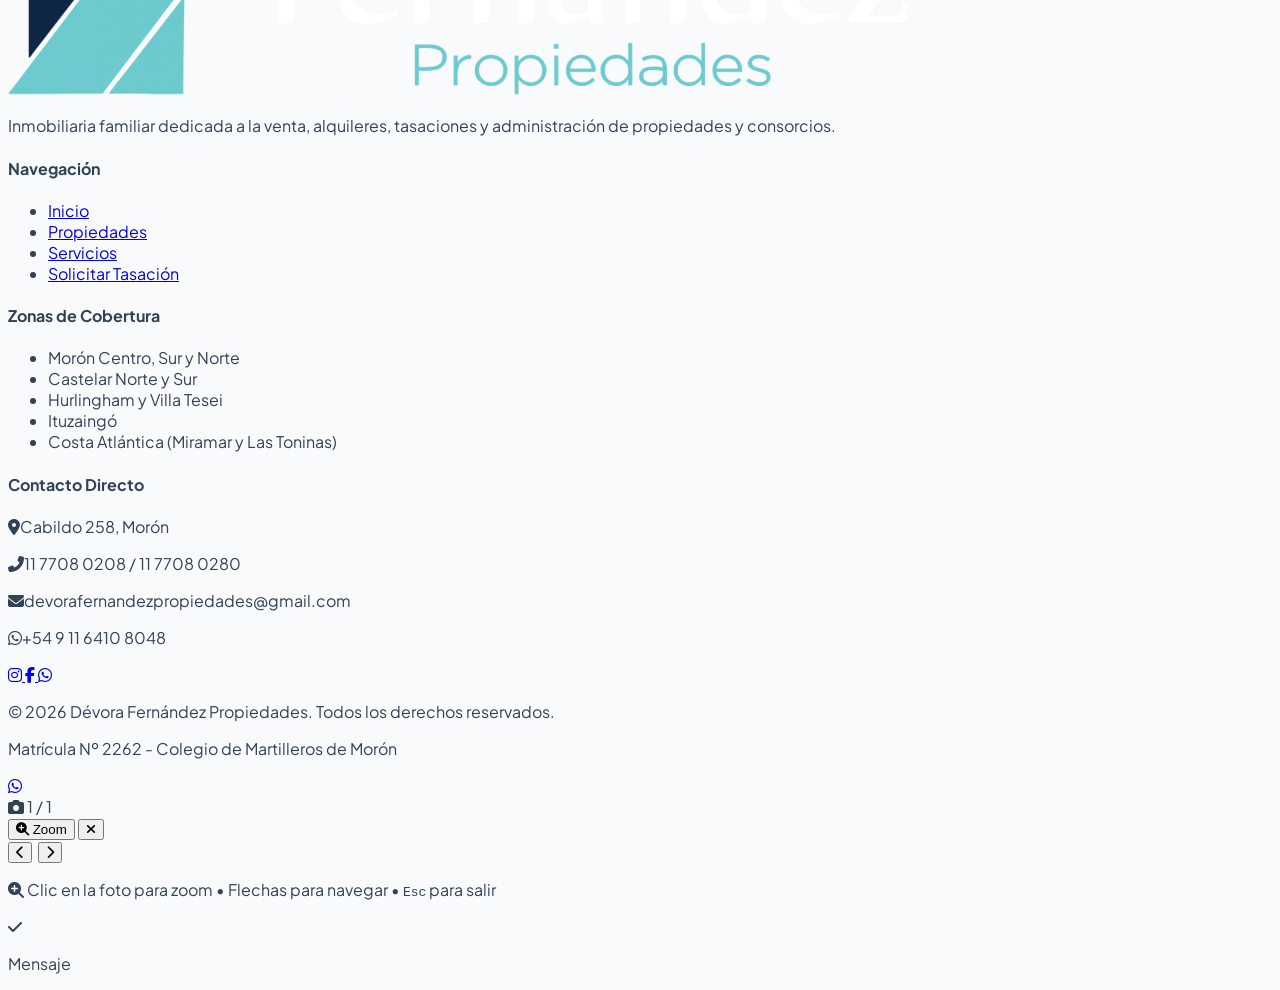
==== commit 8ffa68d7: "Update catalog button text to 'Ver todas las propiedades'" ====
--- a/index.html
+++ b/index.html
@@ -397,7 +397,7 @@
     <!-- BOTÓN CON LA PALETA OFICIAL DE LA WEB (TEAL / CYAN) -->
     <div id="catalog-button-container" class="mt-14 flex flex-col items-center justify-center">
       <button type="button" id="btn-show-all-properties" onclick="toggleShowAllProperties()" class="w-full sm:w-auto inline-flex items-center justify-center gap-4 px-10 py-4 rounded-xl bg-gradient-to-r from-teal-600 to-cyan-600 hover:from-teal-700 hover:to-cyan-700 text-white font-bold text-base sm:text-lg shadow-xl shadow-teal-600/25 hover:shadow-2xl hover:scale-[1.02] active:scale-[0.98] transition-all duration-200 cursor-pointer">
-        <span id="btn-show-all-text">Ver las 39 propiedades en venta</span>
+        <span id="btn-show-all-text">Ver todas las propiedades</span>
         <i class="fas fa-arrow-right text-lg"></i>
       </button>
     </div>
@@ -967,7 +967,7 @@
   </div>
 
   <!-- App Script -->
-  <script src="app.js?v=20261120"></script>
+  <script src="app.js?v=20261120b"></script>
 </body>
 </html>
 
